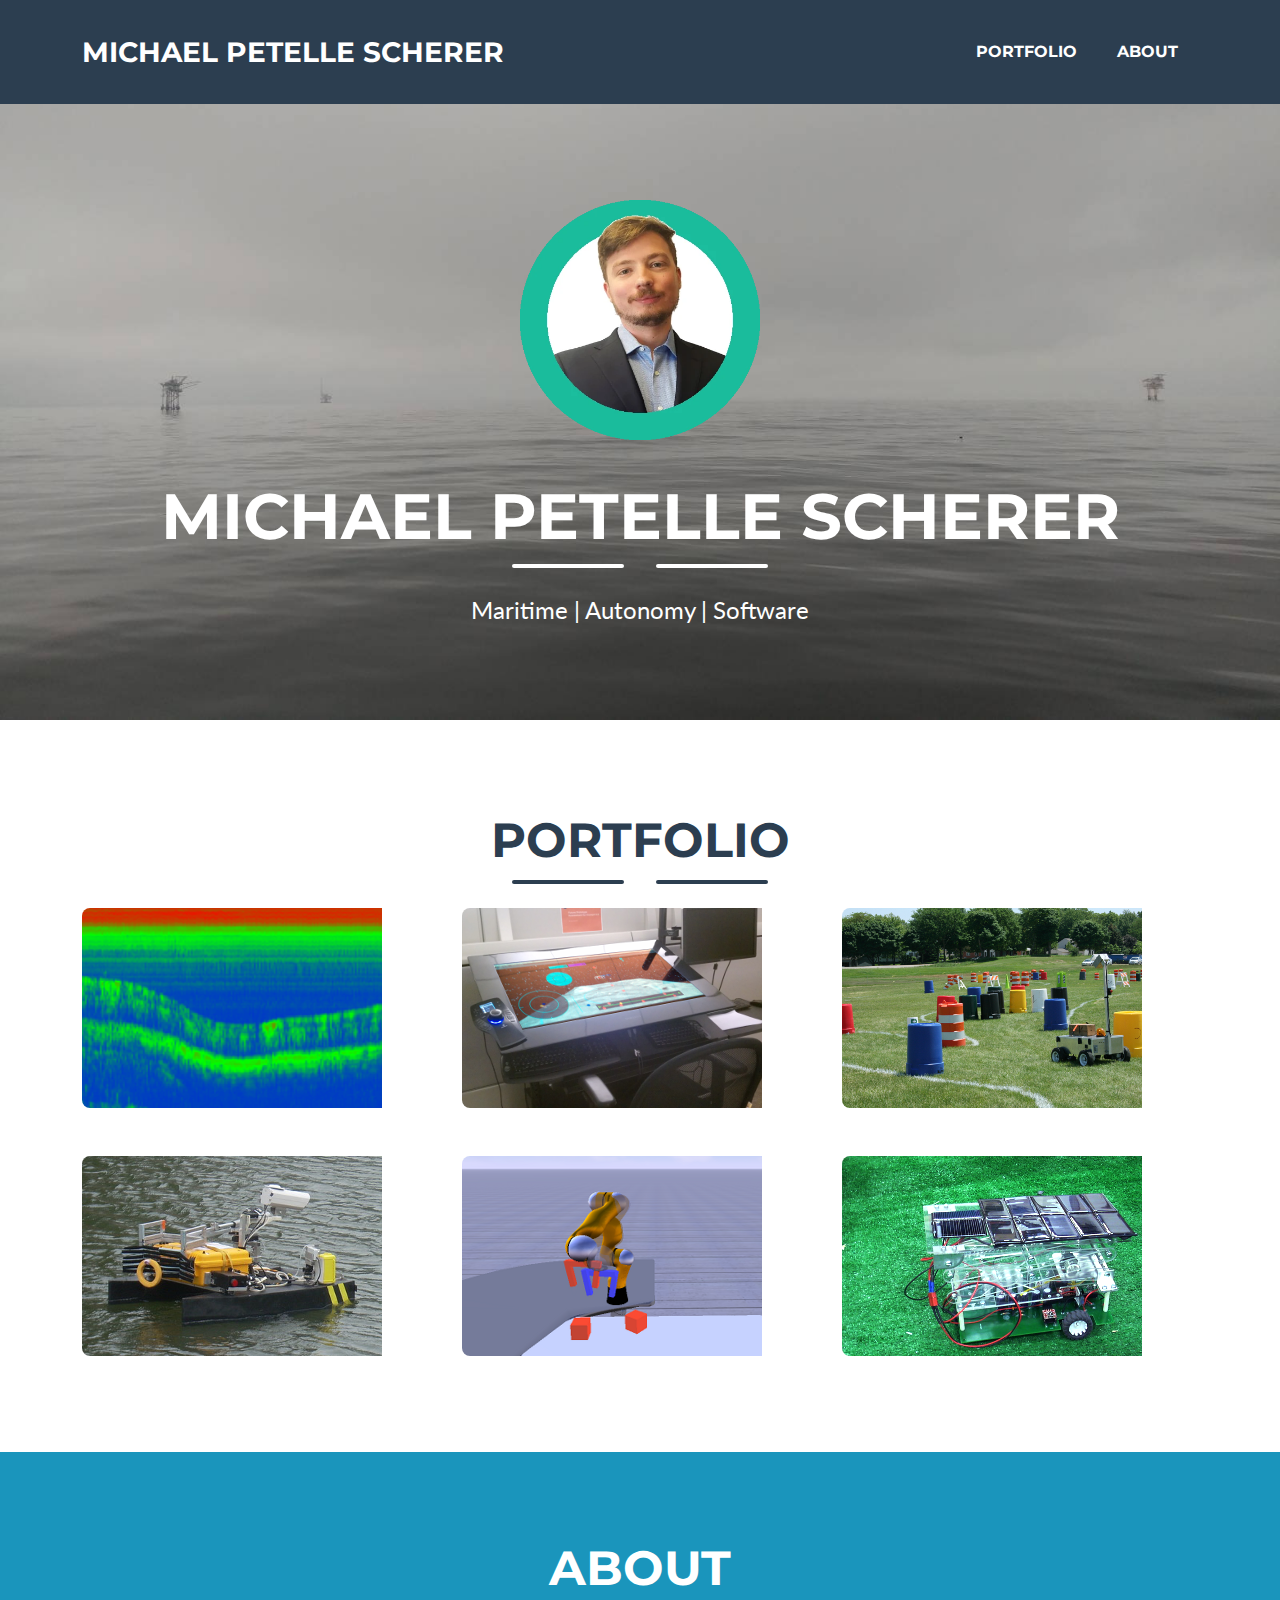
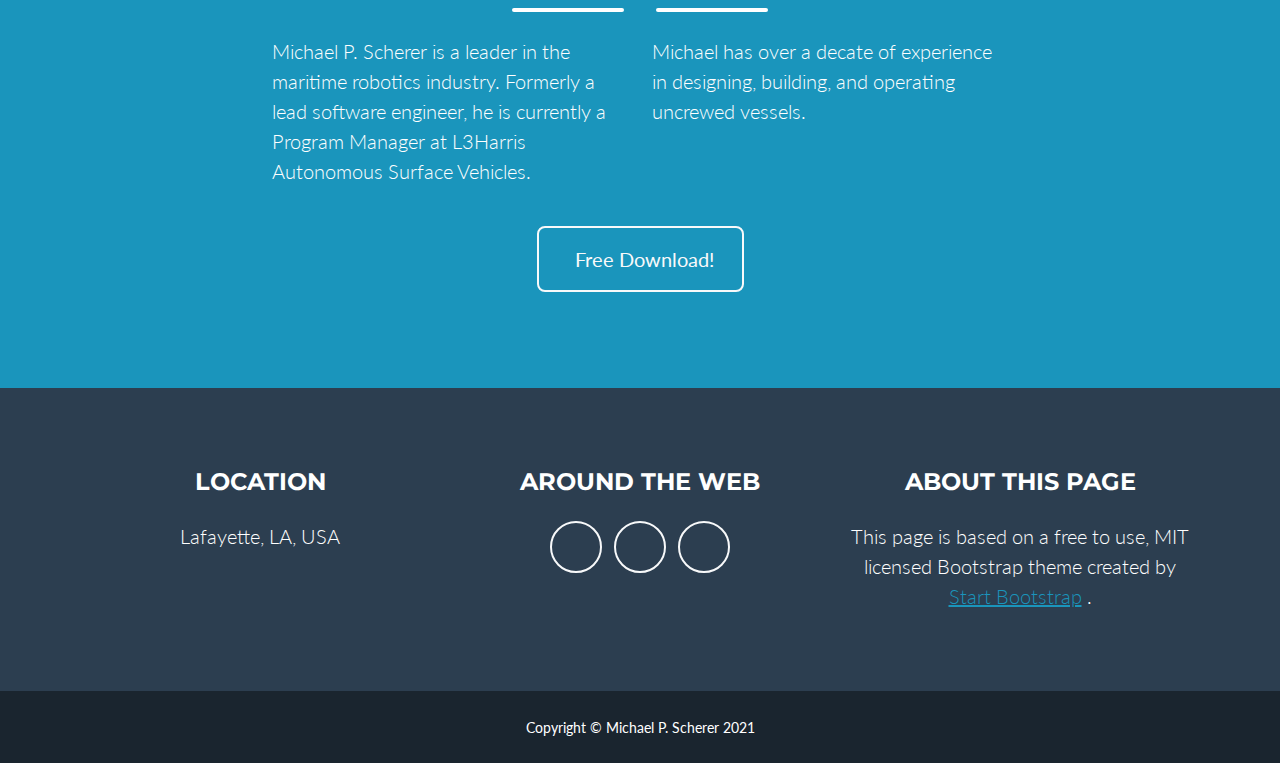
==== index.html @ 5078daf0 "Updated link to fpac whitepaper" ====
<!DOCTYPE html>
<html lang="en">
    <head>
        <meta charset="utf-8" />
        <meta name="viewport" content="width=device-width, initial-scale=1, shrink-to-fit=no" />
        <meta name="description" content="" />
        <meta name="author" content="" />
        <title>Michael Petelle Scherer</title>
        <!-- Favicon-->
        <link rel="icon" type="image/x-icon" href="assets/favicon.ico" />
        <!-- Font Awesome icons (free version)-->
        <script src="https://use.fontawesome.com/releases/v5.15.3/js/all.js" crossorigin="anonymous"></script>
        <!-- Google fonts-->
        <link href="https://fonts.googleapis.com/css?family=Montserrat:400,700" rel="stylesheet" type="text/css" />
        <link href="https://fonts.googleapis.com/css?family=Lato:400,700,400italic,700italic" rel="stylesheet" type="text/css" />
        <!-- Core theme CSS (includes Bootstrap)-->
        <link href="css/styles.css" rel="stylesheet" />
    </head>
    <body id="page-top">
        <!-- Navigation-->
        <nav class="navbar navbar-expand-lg bg-secondary text-uppercase fixed-top" id="mainNav">
            <div class="container">
                <a class="navbar-brand" href="#page-top">Michael Petelle Scherer</a>
                <button class="navbar-toggler text-uppercase font-weight-bold bg-primary text-white rounded" type="button" data-bs-toggle="collapse" data-bs-target="#navbarResponsive" aria-controls="navbarResponsive" aria-expanded="false" aria-label="Toggle navigation">
                    Menu
                    <i class="fas fa-bars"></i>
                </button>
                <div class="collapse navbar-collapse" id="navbarResponsive">
                    <ul class="navbar-nav ms-auto">
                        <li class="nav-item mx-0 mx-lg-1"><a class="nav-link py-3 px-0 px-lg-3 rounded" href="#portfolio">Portfolio</a></li>
                        <li class="nav-item mx-0 mx-lg-1"><a class="nav-link py-3 px-0 px-lg-3 rounded" href="#about">About</a></li>
						<!--<li class="nav-item mx-0 mx-lg-1"><a class="nav-link py-3 px-0 px-lg-3 rounded" href="#contact">Contact</a></li>-->
                    </ul>
                </div>
            </div>
        </nav>
        <!-- Masthead-->
        <header class="masthead bg-masthead text-white text-center">
            <div class="container d-flex align-items-center flex-column">
                <!-- Masthead Avatar Image-->
                <img class="masthead-avatar mb-5" src="assets/img/mps.webp" alt="..." />
                <!-- Masthead Heading-->
                <h1 class="masthead-heading text-uppercase mb-0">Michael Petelle Scherer</h1>
                <!-- Icon Divider-->
                <div class="divider-custom divider-light">
                    <div class="divider-custom-line"></div>
                    <div class="divider-custom-icon"><i class="fas fa-robot"></i></div>
                    <div class="divider-custom-line"></div>
                </div>
                <!-- Masthead Subheading-->
                <p class="masthead-subheading font-weight-light mb-0">Maritime | Autonomy | Software</p>
            </div>
        </header>
        <!-- Portfolio Section-->
        <section class="page-section portfolio" id="portfolio">
            <div class="container">
                <!-- Portfolio Section Heading-->
                <h2 class="page-section-heading text-center text-uppercase text-secondary mb-0">Portfolio</h2>
                <!-- Icon Divider-->
                <div class="divider-custom">
                    <div class="divider-custom-line"></div>
                    <div class="divider-custom-icon"><i class="fas fa-ship"></i></div>
                    <div class="divider-custom-line"></div>
                </div>
                <!-- Portfolio Grid Items-->
                <div class="row justify-content-center">
                    <!-- Portfolio Item 1-->
                    <div class="col-md-6 col-lg-4 mb-5">
                        <div class="portfolio-item mx-auto" data-bs-toggle="modal" data-bs-target="#portfolioModal1">
                            <div class="portfolio-item-caption d-flex align-items-center justify-content-center h-100 w-100">
                                <div class="portfolio-item-caption-content text-center text-white"><i class="fas fa-plus fa-3x"></i></div>
                            </div>
                            <img class="img-fluid" src="projects/sonarphony/images/thumb.png" alt="..." />
                        </div>
                    </div>
                    <!-- Portfolio Item 2-->
                    <div class="col-md-6 col-lg-4 mb-5">
                        <div class="portfolio-item mx-auto" data-bs-toggle="modal" data-bs-target="#portfolioModal2">
                            <div class="portfolio-item-caption d-flex align-items-center justify-content-center h-100 w-100">
                                <div class="portfolio-item-caption-content text-center text-white"><i class="fas fa-plus fa-3x"></i></div>
                            </div>
                            <img class="img-fluid" src="projects/fpac/images/thumb.png" alt="..." />
                        </div>
                    </div>
                    <!-- Portfolio Item 3-->
                    <div class="col-md-6 col-lg-4 mb-5">
                        <div class="portfolio-item mx-auto" data-bs-toggle="modal" data-bs-target="#portfolioModal3">
                            <div class="portfolio-item-caption d-flex align-items-center justify-content-center h-100 w-100">
                                <div class="portfolio-item-caption-content text-center text-white"><i class="fas fa-plus fa-3x"></i></div>
                            </div>
                            <img class="img-fluid" src="projects/automaton/images/thumb.png" alt="..." />
                        </div>
                    </div>
                    <!-- Portfolio Item 4-->
                    <div class="col-md-6 col-lg-4 mb-5 mb-lg-0">
                        <div class="portfolio-item mx-auto" data-bs-toggle="modal" data-bs-target="#portfolioModal4">
                            <div class="portfolio-item-caption d-flex align-items-center justify-content-center h-100 w-100">
                                <div class="portfolio-item-caption-content text-center text-white"><i class="fas fa-plus fa-3x"></i></div>
                            </div>
                            <img class="img-fluid" src="projects/boatnamethebrave/images/thumb.png" alt="..." />
                        </div>
                    </div>
                    <!-- Portfolio Item 5-->
                    <div class="col-md-6 col-lg-4 mb-5 mb-md-0">
                        <div class="portfolio-item mx-auto" data-bs-toggle="modal" data-bs-target="#portfolioModal5">
                            <div class="portfolio-item-caption d-flex align-items-center justify-content-center h-100 w-100">
                                <div class="portfolio-item-caption-content text-center text-white"><i class="fas fa-plus fa-3x"></i></div>
                            </div>
                            <img class="img-fluid" src="projects/telesurgery/images/thumb.png" alt="..." />
                        </div>
                    </div>
                    <!-- Portfolio Item 6-->
                    <div class="col-md-6 col-lg-4">
                        <div class="portfolio-item mx-auto" data-bs-toggle="modal" data-bs-target="#portfolioModal6">
                            <div class="portfolio-item-caption d-flex align-items-center justify-content-center h-100 w-100">
                                <div class="portfolio-item-caption-content text-center text-white"><i class="fas fa-plus fa-3x"></i></div>
                            </div>
                            <img class="img-fluid" src="projects/knightbright/images/thumb.png" alt="..." />
                        </div>
                    </div>
                </div>
            </div>
        </section>
        <!-- About Section-->
        <section class="page-section bg-primary text-white mb-0" id="about">
            <div class="container">
                <!-- About Section Heading-->
                <h2 class="page-section-heading text-center text-uppercase text-white">About</h2>
                <!-- Icon Divider-->
                <div class="divider-custom divider-light">
                    <div class="divider-custom-line"></div>
                    <div class="divider-custom-icon"><i class="fas fa-code-branch"></i></div>
                    <div class="divider-custom-line"></div>
                </div>
                <!-- About Section Content-->
                <div class="row">
                    <div class="col-lg-4 ms-auto"><p class="lead">Michael P. Scherer is a leader in the maritime robotics industry. Formerly a lead software engineer, he is currently a Program Manager at L3Harris Autonomous Surface Vehicles.</p></div>
                    <div class="col-lg-4 me-auto"><p class="lead">Michael has over a decate of experience in designing, building, and operating uncrewed vessels.</p></div>
                </div>
                <!-- About Section Button-->
                <div class="text-center mt-4">
                    <a class="btn btn-xl btn-outline-light" href="https://startbootstrap.com/theme/freelancer/">
                        <i class="fas fa-download me-2"></i>
                        Free Download!
                    </a>
                </div>
            </div>
        </section>
        <!-- Contact Section-->
        <section class="page-section" style="display: none;" id="contact">
            <div class="container">
                <!-- Contact Section Heading-->
                <h2 class="page-section-heading text-center text-uppercase text-secondary mb-0">Contact Me</h2>
                <!-- Icon Divider-->
                <div class="divider-custom">
                    <div class="divider-custom-line"></div>
                    <div class="divider-custom-icon"><i class="fas fa-fish"></i></div>
                    <div class="divider-custom-line"></div>
                </div>
                <!-- Contact Section Form-->
                <div class="row justify-content-center">
                    <div class="col-lg-8 col-xl-7">
                        <!-- * * * * * * * * * * * * * * *-->
                        <!-- * * SB Forms Contact Form * *-->
                        <!-- * * * * * * * * * * * * * * *-->
                        <!-- This form is pre-integrated with SB Forms.-->
                        <!-- To make this form functional, sign up at-->
                        <!-- https://startbootstrap.com/solution/contact-forms-->
                        <!-- to get an API token!-->
                        <form id="contactForm" data-sb-form-api-token="API_TOKEN">
                            <!-- Name input-->
                            <div class="form-floating mb-3">
                                <input class="form-control" id="name" type="text" placeholder="Enter your name..." data-sb-validations="required" />
                                <label for="name">Full name</label>
                                <div class="invalid-feedback" data-sb-feedback="name:required">A name is required.</div>
                            </div>
                            <!-- Email address input-->
                            <div class="form-floating mb-3">
                                <input class="form-control" id="email" type="email" placeholder="name@example.com" data-sb-validations="required,email" />
                                <label for="email">Email address</label>
                                <div class="invalid-feedback" data-sb-feedback="email:required">An email is required.</div>
                                <div class="invalid-feedback" data-sb-feedback="email:email">Email is not valid.</div>
                            </div>
                            <!-- Phone number input-->
                            <div class="form-floating mb-3">
                                <input class="form-control" id="phone" type="tel" placeholder="(123) 456-7890" data-sb-validations="required" />
                                <label for="phone">Phone number</label>
                                <div class="invalid-feedback" data-sb-feedback="phone:required">A phone number is required.</div>
                            </div>
                            <!-- Message input-->
                            <div class="form-floating mb-3">
                                <textarea class="form-control" id="message" type="text" placeholder="Enter your message here..." style="height: 10rem" data-sb-validations="required"></textarea>
                                <label for="message">Message</label>
                                <div class="invalid-feedback" data-sb-feedback="message:required">A message is required.</div>
                            </div>
                            <!-- Submit success message-->
                            <!---->
                            <!-- This is what your users will see when the form-->
                            <!-- has successfully submitted-->
                            <div class="d-none" id="submitSuccessMessage">
                                <div class="text-center mb-3">
                                    <div class="fw-bolder">Form submission successful!</div>
                                    To activate this form, sign up at
                                    <br />
                                    <a href="https://startbootstrap.com/solution/contact-forms">https://startbootstrap.com/solution/contact-forms</a>
                                </div>
                            </div>
                            <!-- Submit error message-->
                            <!---->
                            <!-- This is what your users will see when there is-->
                            <!-- an error submitting the form-->
                            <div class="d-none" id="submitErrorMessage"><div class="text-center text-danger mb-3">Error sending message!</div></div>
                            <!-- Submit Button-->
                            <button class="btn btn-primary btn-xl disabled" id="submitButton" type="submit">Send</button>
                        </form>
                    </div>
                </div>
            </div>
        </section>
        <!-- Footer-->
        <footer class="footer text-center">
            <div class="container">
                <div class="row">
                    <!-- Footer Location-->
                    <div class="col-lg-4 mb-5 mb-lg-0">
                        <h4 class="text-uppercase mb-4">Location</h4>
                        <p class="lead mb-0">
                            Lafayette, LA, USA
                        </p>
                    </div>
                    <!-- Footer Social Icons-->
                    <div class="col-lg-4 mb-5 mb-lg-0">
                        <h4 class="text-uppercase mb-4">Around the Web</h4>
                        <a class="btn btn-outline-light btn-social mx-1" href="http://www.github.com/scherererer"><i class="fab fa-fw fa-github"></i></a>
                        <a class="btn btn-outline-light btn-social mx-1" href="http://www.linkedin.com/in/michaelpscherer"><i class="fab fa-fw fa-linkedin-in"></i></a>
                        <a class="btn btn-outline-light btn-social mx-1" href="http://youtube.com/user/scherernet"><i class="fab fa-fw fa-youtube"></i></a>
                    </div>
                    <!-- Footer About Text-->
                    <div class="col-lg-4">
                        <h4 class="text-uppercase mb-4">About this Page</h4>
                        <p class="lead mb-0">
                            This page is based on a free to use, MIT licensed Bootstrap theme created by
                            <a href="http://startbootstrap.com">Start Bootstrap</a>
                            .
                        </p>
                    </div>
                </div>
            </div>
        </footer>
        <!-- Copyright Section-->
        <div class="copyright py-4 text-center text-white">
            <div class="container"><small>Copyright &copy; Michael P. Scherer 2021</small></div>
        </div>
        <!-- Portfolio Modals-->
        <!-- Portfolio Modal 1-->
        <div class="portfolio-modal modal fade" id="portfolioModal1" tabindex="-1" aria-labelledby="portfolioModal1" aria-hidden="true">
            <div class="modal-dialog modal-xl">
                <div class="modal-content">
                    <div class="modal-header border-0"><button class="btn-close" type="button" data-bs-dismiss="modal" aria-label="Close"></button></div>
                    <div class="modal-body text-center pb-5">
                        <div class="container">
                            <div class="row justify-content-center">
                                <div class="col-lg-8">
                                    <!-- Portfolio Modal - Title-->
                                    <h2 class="portfolio-modal-title text-secondary text-uppercase mb-0">SonarPhony</h2>
                                    <!-- Icon Divider-->
                                    <div class="divider-custom">
                                        <div class="divider-custom-line"></div>
                                        <div class="divider-custom-icon"><i class="fas fa-ship"></i></div>
                                        <div class="divider-custom-line"></div>
                                    </div>
                                    <!-- Portfolio Modal - Image-->
                                    <img class="img-fluid rounded mb-5" src="projects/sonarphony/images/thumb.png" alt="..." />
                                    <!-- Portfolio Modal - Text-->
                                    <p class="mb-4">There aren't any available commercial options for open source fish finders on the market today. There are depth sounders that provide standardized interfaces (e.g. NMEA0183 or NMEA2000), but none which provide the full water column. The nature of the network interface for Vexilar's SonarPhone series made it a perfect candidate to reverse-engineer.</p>
                                    <button class="btn btn-primary" href="#!" data-bs-dismiss="modal">
                                        <i class="fas fa-times fa-fw"></i>
                                        Close Window
                                    </button>
                                </div>
                            </div>
                        </div>
                    </div>
                </div>
            </div>
        </div>
        <!-- Portfolio Modal 2-->
        <div class="portfolio-modal modal fade" id="portfolioModal2" tabindex="-1" aria-labelledby="portfolioModal2" aria-hidden="true">
            <div class="modal-dialog modal-xl">
                <div class="modal-content">
                    <div class="modal-header border-0"><button class="btn-close" type="button" data-bs-dismiss="modal" aria-label="Close"></button></div>
                    <div class="modal-body text-center pb-5">
                        <div class="container">
                            <div class="row justify-content-center">
                                <div class="col-lg-8">
                                    <!-- Portfolio Modal - Title-->
                                    <h2 class="portfolio-modal-title text-secondary text-uppercase mb-0">FPAC</h2>
                                    <!-- Icon Divider-->
                                    <div class="divider-custom">
                                        <div class="divider-custom-line"></div>
                                        <div class="divider-custom-icon"><i class="fas fa-robot"></i></div>
                                        <div class="divider-custom-line"></div>
                                    </div>
                                    <!-- Portfolio Modal - Image-->
                                    <img class="img-fluid rounded mb-5" src="projects/fpac/images/large.png" alt="..." />
                                    <!-- Portfolio Modal - Text-->
                                    <p class="mb-4">There is a steep learning curve for sequencers
	    and mission planners to create mission plans for landing and driving robotic vehicles on current text-driven
	    interfaces. Touch screen interfaces are quickly growing in popularity as a means to effectively and intuitively
	    interact with computers and robotic systems. Future Prototype Assessment for Cockpit 2.0 (FPAC) is designed
	    as a system for assessing the effectiveness of various touch-based paradigms for mission planning and sequence
	    development. Operations for approach, landing and investigation of near-earth objects (NEOs) with the ATHLETE
	    platform are chosen as the use case for this system. Scientists, engineers, and other mission-planning roles are
	    the primary audience for FPAC. Usability and training minimalization are the primary metrics for this system, in
	    order to optimize the workflow of sequencers and mission planners. Flexible touch-based camera controls, interactive
	    timeline, sequence comparison options, and 3DConnexion SpaceBall integration are all included features in the
	    assessment package.</p>
									<p class="mb-4">Read more in the whitepaper found <a href="projects/fpac/fpac.pdf">here</a>.</p>
                                    <button class="btn btn-primary" href="#!" data-bs-dismiss="modal">
                                        <i class="fas fa-times fa-fw"></i>
                                        Close Window
                                    </button>
                                </div>
                            </div>
                        </div>
                    </div>
                </div>
            </div>
        </div>
        <!-- Portfolio Modal 3-->
        <div class="portfolio-modal modal fade" id="portfolioModal3" tabindex="-1" aria-labelledby="portfolioModal3" aria-hidden="true">
            <div class="modal-dialog modal-xl">
                <div class="modal-content">
                    <div class="modal-header border-0"><button class="btn-close" type="button" data-bs-dismiss="modal" aria-label="Close"></button></div>
                    <div class="modal-body text-center pb-5">
                        <div class="container">
                            <div class="row justify-content-center">
                                <div class="col-lg-8">
                                    <!-- Portfolio Modal - Title-->
                                    <h2 class="portfolio-modal-title text-secondary text-uppercase mb-0">AUTOMATON</h2>
                                    <!-- Icon Divider-->
                                    <div class="divider-custom">
                                        <div class="divider-custom-line"></div>
                                        <div class="divider-custom-icon"><i class="fas fa-star"></i></div>
                                        <div class="divider-custom-line"></div>
                                    </div>
                                    <!-- Portfolio Modal - Image-->
                                    <img class="img-fluid rounded mb-5" src="projects/automaton/images/large.jpg" alt="..." />
                                    <!-- Portfolio Modal - Text-->
                                    <p class="mb-4">AUTOMATON was designed to compete in the 19th annual Intelligent Ground Vehicle Competition in Rochester, Michigan. In this competition, the vehicle must fully autonomously navigate an obstacle course, locating waypoints and remaining within lane lines.</p>
                                    <button class="btn btn-primary" href="#!" data-bs-dismiss="modal">
                                        <i class="fas fa-times fa-fw"></i>
                                        Close Window
                                    </button>
                                </div>
                            </div>
                        </div>
                    </div>
                </div>
            </div>
        </div>
        <!-- Portfolio Modal 4-->
        <div class="portfolio-modal modal fade" id="portfolioModal4" tabindex="-1" aria-labelledby="portfolioModal4" aria-hidden="true">
            <div class="modal-dialog modal-xl">
                <div class="modal-content">
                    <div class="modal-header border-0"><button class="btn-close" type="button" data-bs-dismiss="modal" aria-label="Close"></button></div>
                    <div class="modal-body text-center pb-5">
                        <div class="container">
                            <div class="row justify-content-center">
                                <div class="col-lg-8">
                                    <!-- Portfolio Modal - Title-->
                                    <h2 class="portfolio-modal-title text-secondary text-uppercase mb-0">Boatname the Brave</h2>
                                    <!-- Icon Divider-->
                                    <div class="divider-custom">
                                        <div class="divider-custom-line"></div>
                                        <div class="divider-custom-icon"><i class="fas fa-star"></i></div>
                                        <div class="divider-custom-line"></div>
                                    </div>
                                    <!-- Portfolio Modal - Image-->
                                    <img class="img-fluid rounded mb-5" src="projects/boatnamethebrave/images/large.jpg" alt="..." />
                                    <!-- Portfolio Modal - Text-->
                                    <p class="mb-4">Designed for competition in the 2010 and 2011 RoboBoat competitions, Boatname the Brave is a fully autonomous surface vehicle (ASV). The vehicle, in addition to the sensor listed below, featured a water cannon, dual differential Crust Crawler 3-phase thrusters, and a swinging arm.</p>
                                    <button class="btn btn-primary" href="#!" data-bs-dismiss="modal">
                                        <i class="fas fa-times fa-fw"></i>
                                        Close Window
                                    </button>
                                </div>
                            </div>
                        </div>
                    </div>
                </div>
            </div>
        </div>
        <!-- Portfolio Modal 5-->
        <div class="portfolio-modal modal fade" id="portfolioModal5" tabindex="-1" aria-labelledby="portfolioModal5" aria-hidden="true">
            <div class="modal-dialog modal-xl">
                <div class="modal-content">
                    <div class="modal-header border-0"><button class="btn-close" type="button" data-bs-dismiss="modal" aria-label="Close"></button></div>
                    <div class="modal-body text-center pb-5">
                        <div class="container">
                            <div class="row justify-content-center">
                                <div class="col-lg-8">
                                    <!-- Portfolio Modal - Title-->
                                    <h2 class="portfolio-modal-title text-secondary text-uppercase mb-0">Telesurgery</h2>
                                    <!-- Icon Divider-->
                                    <div class="divider-custom">
                                        <div class="divider-custom-line"></div>
                                        <div class="divider-custom-icon"><i class="fas fa-star"></i></div>
                                        <div class="divider-custom-line"></div>
                                    </div>
                                    <!-- Portfolio Modal - Image-->
                                    <img class="img-fluid rounded mb-5" src="projects/telesurgery/images/armwithblocks_1.PNG" alt="..." />
                                    <!-- Portfolio Modal - Text-->
                                    <p class="mb-4">Created a simulator for interactions using a robotic arm in high delay. The robot could be operated with a Novint Falcon, a 3DOF conroller with full 3D haptic feedback</p>
                                    <button class="btn btn-primary" href="#!" data-bs-dismiss="modal">
                                        <i class="fas fa-times fa-fw"></i>
                                        Close Window
                                    </button>
                                </div>
                            </div>
                        </div>
                    </div>
                </div>
            </div>
        </div>
        <!-- Portfolio Modal 6-->
        <div class="portfolio-modal modal fade" id="portfolioModal6" tabindex="-1" aria-labelledby="portfolioModal6" aria-hidden="true">
            <div class="modal-dialog modal-xl">
                <div class="modal-content">
                    <div class="modal-header border-0"><button class="btn-close" type="button" data-bs-dismiss="modal" aria-label="Close"></button></div>
                    <div class="modal-body text-center pb-5">
                        <div class="container">
                            <div class="row justify-content-center">
                                <div class="col-lg-8">
                                    <!-- Portfolio Modal - Title-->
                                    <h2 class="portfolio-modal-title text-secondary text-uppercase mb-0">KnightBright</h2>
                                    <!-- Icon Divider-->
                                    <div class="divider-custom">
                                        <div class="divider-custom-line"></div>
                                        <div class="divider-custom-icon"><i class="fas fa-star"></i></div>
                                        <div class="divider-custom-line"></div>
                                    </div>
                                    <!-- Portfolio Modal - Image-->
                                    <img class="img-fluid rounded mb-5" src="projects/knightbright/images/tallshot.jpg" alt="..." />
                                    <!-- Portfolio Modal - Text-->
                                    <p class="mb-4">Created for the 2010 IEEE SoutheastCon Hardware Competition, KnightBright is a fully autonomous solar powered vehicle. The robot was not allowed to have any stored energy before the start of the competition and could only derive energy from four 400 Watt lamps positioned around the course.</p>
									<p class="mb-4">Because the light sources were suspended at a fixed distance from the ground, a scissor-lift was designed to elevate the solar panels closer to the source, thereby increasing the amount of energy harvested while decreasing the number of panels required. This had the unfortunate consequence of cooking some of the panels (as shown in the picture). The panels were hooked in parallel to a large bank of capacitors, whose voltage was monitored by the microcontroller on board. After passing a threshold (or exceeding a timeout), the microcontroller would drive the robot away from the light source and towards the wall. From there, a PID controller was used to align the robot with the wall using the two flex sensors. These sensors would also detect when a corner was reached, so that the vehicle could perform a turning maneuver.</p>
                                    <button class="btn btn-primary" href="#!" data-bs-dismiss="modal">
                                        <i class="fas fa-times fa-fw"></i>
                                        Close Window
                                    </button>
                                </div>
                            </div>
                        </div>
                    </div>
                </div>
            </div>
        </div>
        <!-- Bootstrap core JS-->
        <script src="https://cdn.jsdelivr.net/npm/bootstrap@5.0.2/dist/js/bootstrap.bundle.min.js"></script>
        <!-- Core theme JS-->
        <script src="js/scripts.js"></script>
        <!-- * * * * * * * * * * * * * * * * * * * * * * * * * * * * * * * * * * * * * * * *-->
        <!-- * *                               SB Forms JS                               * *-->
        <!-- * * Activate your form at https://startbootstrap.com/solution/contact-forms * *-->
        <!-- * * * * * * * * * * * * * * * * * * * * * * * * * * * * * * * * * * * * * * * *-->
        <script src="https://cdn.startbootstrap.com/sb-forms-latest.js"></script>
    </body>
</html>
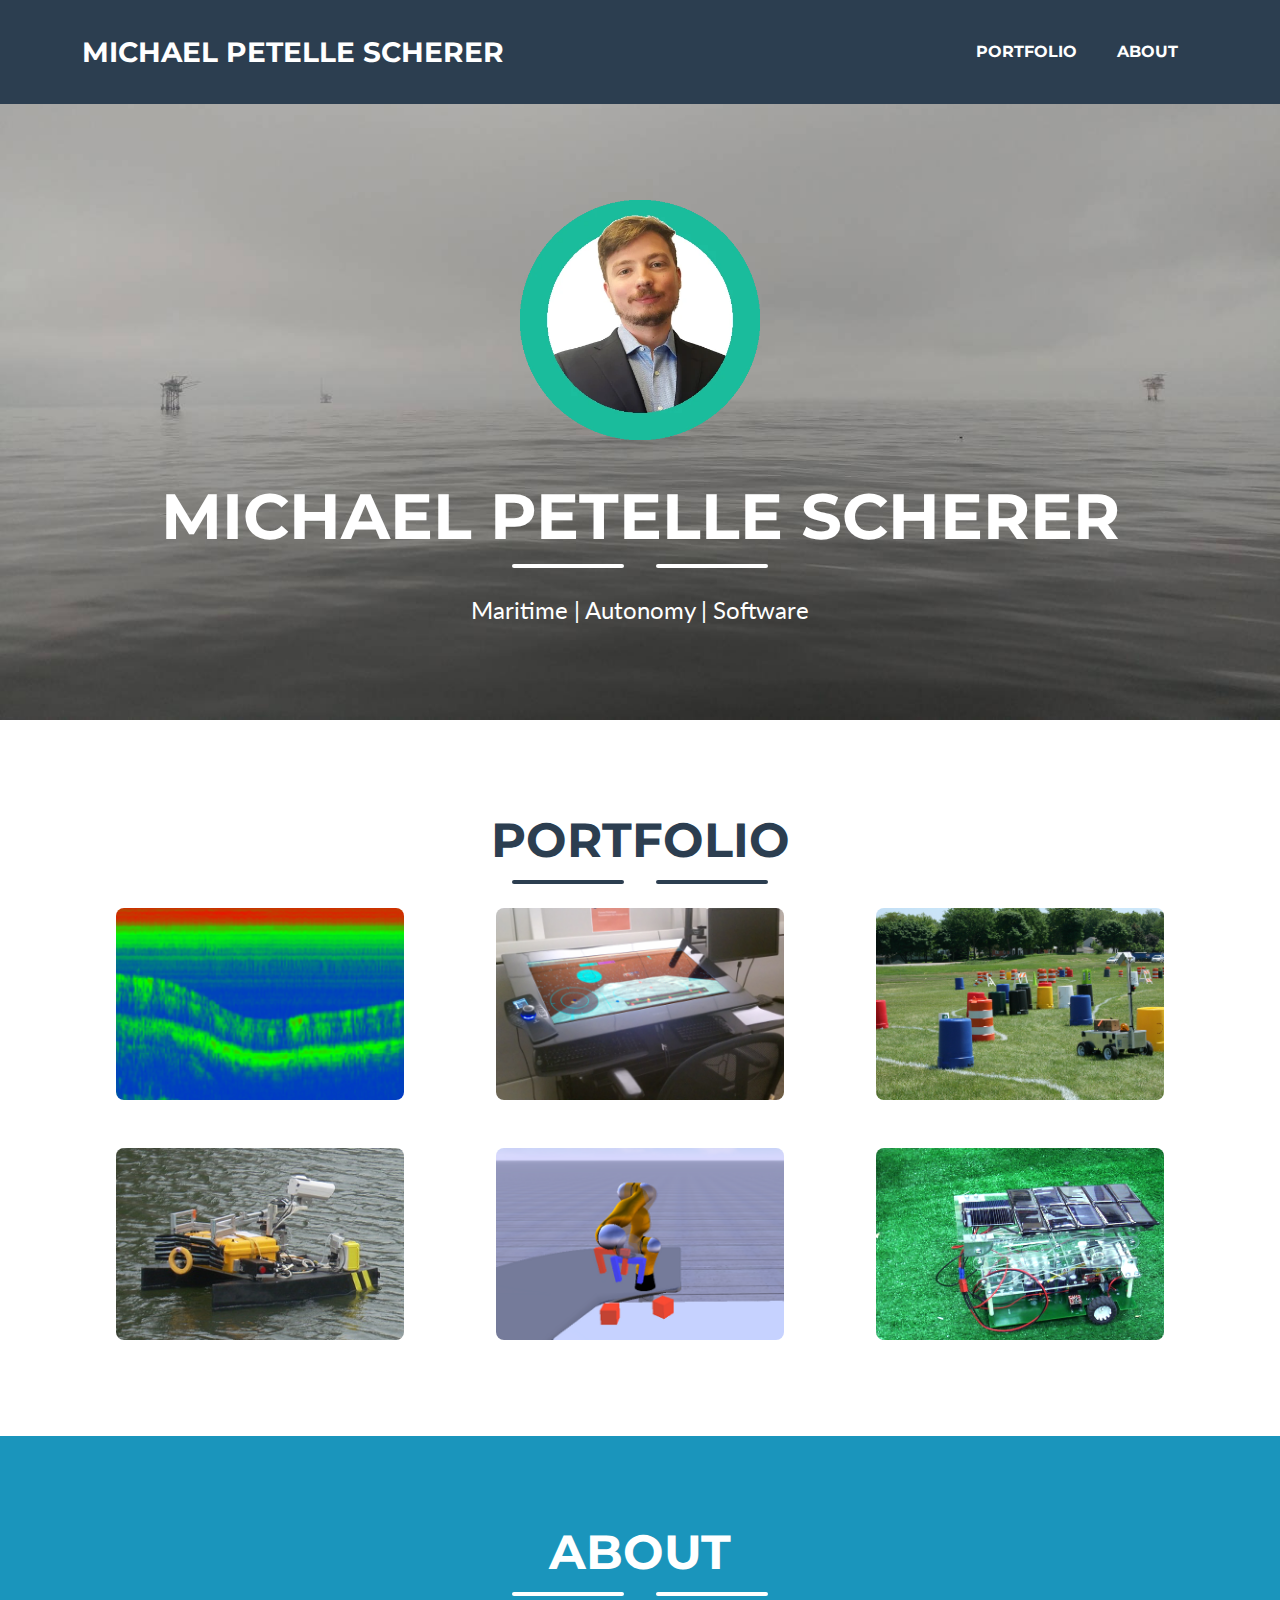
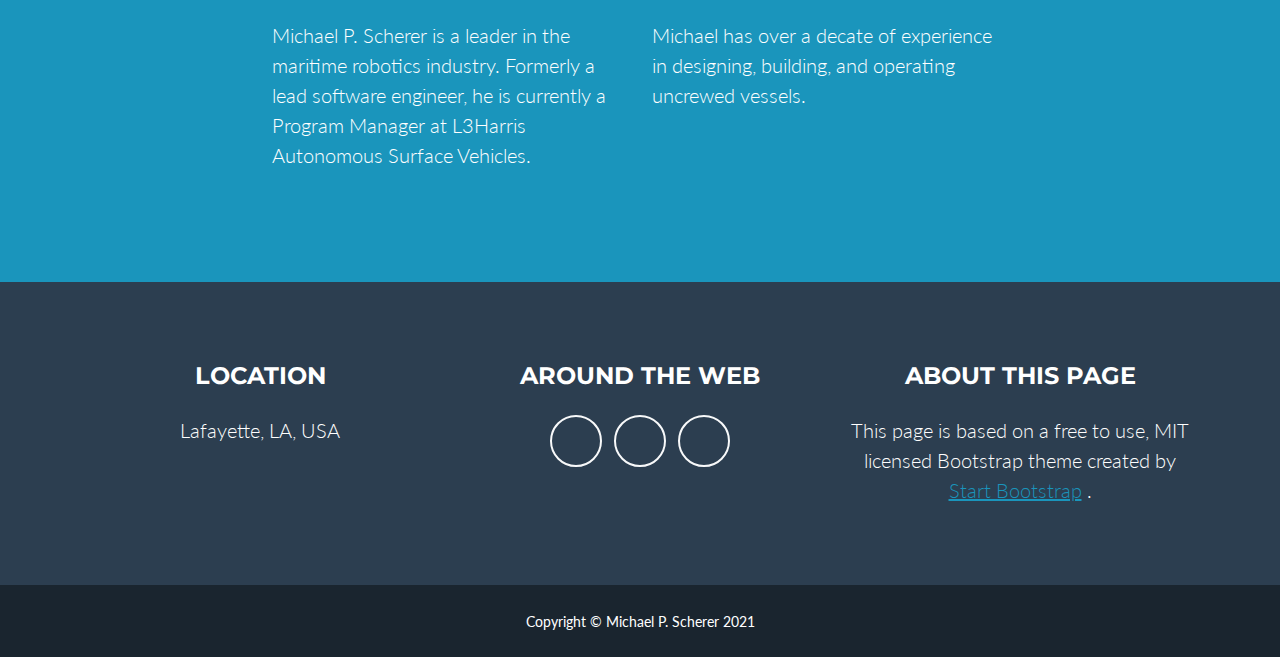
==== commit 64153042: "- Fixed portfolio boxes - Updated icons on modal dialogs" ====
--- a/index.html
+++ b/index.html
@@ -138,7 +138,7 @@
                     <div class="col-lg-4 me-auto"><p class="lead">Michael has over a decate of experience in designing, building, and operating uncrewed vessels.</p></div>
                 </div>
                 <!-- About Section Button-->
-                <div class="text-center mt-4">
+                <div class="text-center mt-4" style="display: none;">
                     <a class="btn btn-xl btn-outline-light" href="https://startbootstrap.com/theme/freelancer/">
                         <i class="fas fa-download me-2"></i>
                         Free Download!
@@ -341,7 +341,7 @@
                                     <!-- Icon Divider-->
                                     <div class="divider-custom">
                                         <div class="divider-custom-line"></div>
-                                        <div class="divider-custom-icon"><i class="fas fa-star"></i></div>
+                                        <div class="divider-custom-icon"><i class="fas fa-robot"></i></div>
                                         <div class="divider-custom-line"></div>
                                     </div>
                                     <!-- Portfolio Modal - Image-->
@@ -373,7 +373,7 @@
                                     <!-- Icon Divider-->
                                     <div class="divider-custom">
                                         <div class="divider-custom-line"></div>
-                                        <div class="divider-custom-icon"><i class="fas fa-star"></i></div>
+                                        <div class="divider-custom-icon"><i class="fas fa-ship"></i></div>
                                         <div class="divider-custom-line"></div>
                                     </div>
                                     <!-- Portfolio Modal - Image-->
@@ -405,7 +405,7 @@
                                     <!-- Icon Divider-->
                                     <div class="divider-custom">
                                         <div class="divider-custom-line"></div>
-                                        <div class="divider-custom-icon"><i class="fas fa-star"></i></div>
+                                        <div class="divider-custom-icon"><i class="fas fa-robot"></i></div>
                                         <div class="divider-custom-line"></div>
                                     </div>
                                     <!-- Portfolio Modal - Image-->
@@ -437,7 +437,7 @@
                                     <!-- Icon Divider-->
                                     <div class="divider-custom">
                                         <div class="divider-custom-line"></div>
-                                        <div class="divider-custom-icon"><i class="fas fa-star"></i></div>
+                                        <div class="divider-custom-icon"><i class="fas fa-sun"></i></div>
                                         <div class="divider-custom-line"></div>
                                     </div>
                                     <!-- Portfolio Modal - Image-->
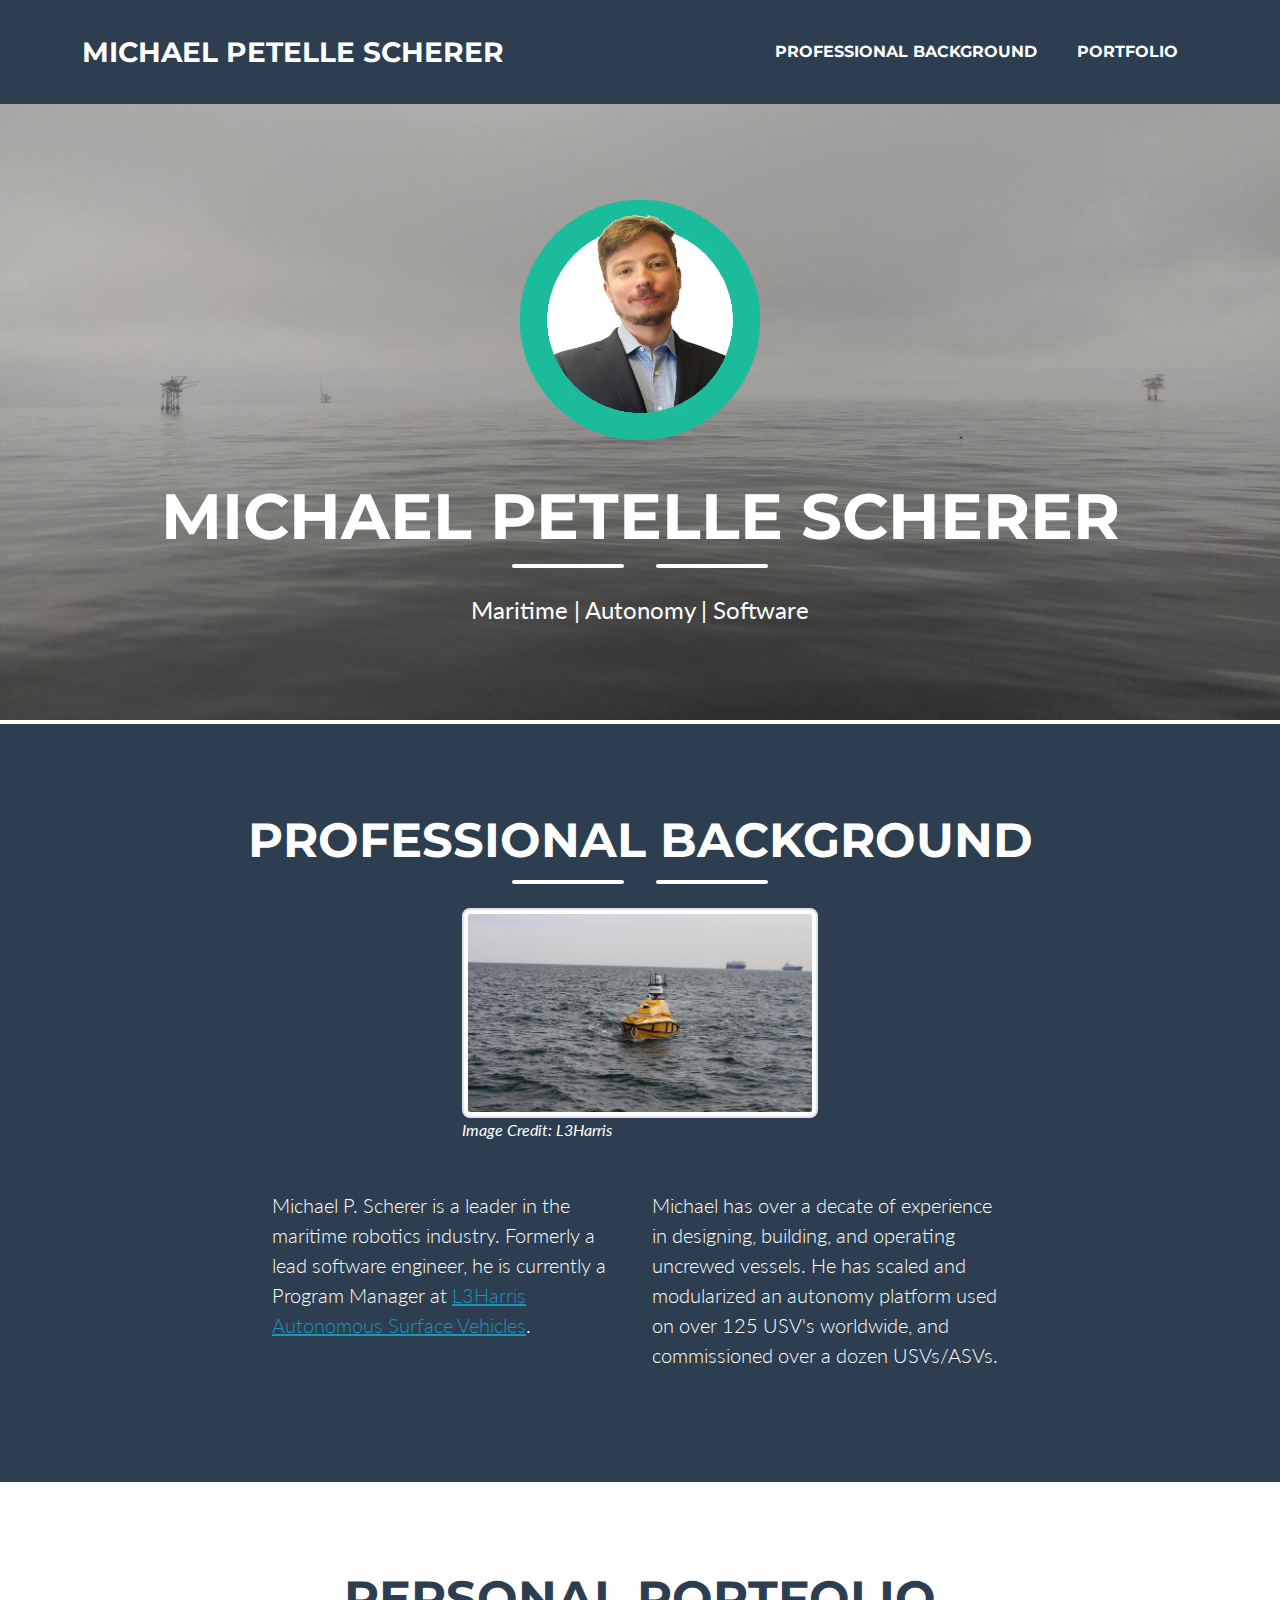
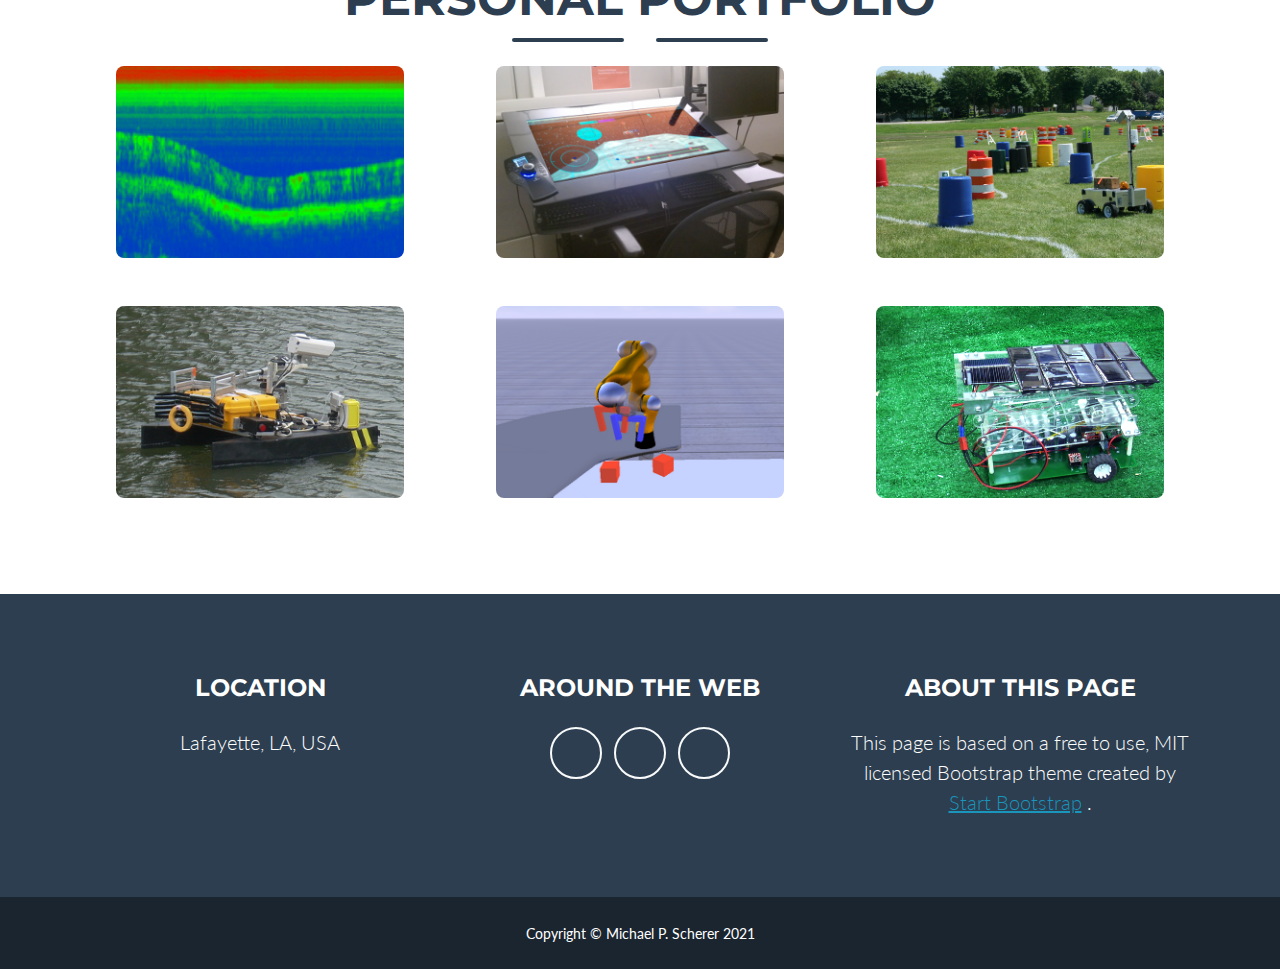
==== commit f44c1c6f: "Added professional profile details, removed about section" ====
--- a/index.html
+++ b/index.html
@@ -27,8 +27,9 @@
                 </button>
                 <div class="collapse navbar-collapse" id="navbarResponsive">
                     <ul class="navbar-nav ms-auto">
+                        <li class="nav-item mx-0 mx-lg-1"><a class="nav-link py-3 px-0 px-lg-3 rounded" href="#professional">Professional Background</a></li>
                         <li class="nav-item mx-0 mx-lg-1"><a class="nav-link py-3 px-0 px-lg-3 rounded" href="#portfolio">Portfolio</a></li>
-                        <li class="nav-item mx-0 mx-lg-1"><a class="nav-link py-3 px-0 px-lg-3 rounded" href="#about">About</a></li>
+						<!--<li class="nav-item mx-0 mx-lg-1"><a class="nav-link py-3 px-0 px-lg-3 rounded" href="#about">About</a></li>-->
 						<!--<li class="nav-item mx-0 mx-lg-1"><a class="nav-link py-3 px-0 px-lg-3 rounded" href="#contact">Contact</a></li>-->
                     </ul>
                 </div>
@@ -51,11 +52,38 @@
                 <p class="masthead-subheading font-weight-light mb-0">Maritime | Autonomy | Software</p>
             </div>
         </header>
+        <!-- Professional Background -->
+        <section class="page-section bg-secondary text-white mb-0" id="professional">
+            <div class="container">
+                <!-- Contact Section Heading-->
+                <h2 class="page-section-heading text-center text-uppercase text-white">Professional Background</h2>
+                <!-- Icon Divider-->
+                <div class="divider-custom divider-light">
+                    <div class="divider-custom-line"></div>
+                    <div class="divider-custom-icon"><i class="fas fa-fish"></i></div>
+                    <div class="divider-custom-line"></div>
+                </div>
+                <!-- Contact Section Form-->
+                <!-- About Section Content-->
+                <div class="row justify-content-center">
+					<div class="col-md-6 col-lg-4 mb-5">
+                        <div class="portfolio-item mx-auto" data-bs-toggle="modal" data-bs-target="#professionalModal1">
+							<img class="img-thumbnail" src="assets/img/professional/ims-maritime-product-50-50-asv-c-worker-4-c-1536x882.jpg" alt="L3Harris C-Worker 4" />
+                        </div>
+						<i>Image Credit: L3Harris</i>
+					</div>
+				</div>
+                <div class="row">
+					<div class="col-lg-4 ms-auto"><p class="lead">Michael P. Scherer is a leader in the maritime robotics industry. Formerly a lead software engineer, he is currently a Program Manager at <a href="https://www.l3harris.com/all-capabilities/asview-control-system">L3Harris Autonomous Surface Vehicles</a>.</p></div>
+                    <div class="col-lg-4 me-auto"><p class="lead">Michael has over a decate of experience in designing, building, and operating uncrewed vessels. He has scaled and modularized an autonomy platform used on over 125 USV's worldwide, and commissioned over a dozen USVs/ASVs.</p></div>
+                </div>
+            </div>
+        </section>
         <!-- Portfolio Section-->
         <section class="page-section portfolio" id="portfolio">
             <div class="container">
                 <!-- Portfolio Section Heading-->
-                <h2 class="page-section-heading text-center text-uppercase text-secondary mb-0">Portfolio</h2>
+                <h2 class="page-section-heading text-center text-uppercase text-secondary mb-0">Personal Portfolio</h2>
                 <!-- Icon Divider-->
                 <div class="divider-custom">
                     <div class="divider-custom-line"></div>
@@ -68,7 +96,7 @@
                     <div class="col-md-6 col-lg-4 mb-5">
                         <div class="portfolio-item mx-auto" data-bs-toggle="modal" data-bs-target="#portfolioModal1">
                             <div class="portfolio-item-caption d-flex align-items-center justify-content-center h-100 w-100">
-                                <div class="portfolio-item-caption-content text-center text-white"><i class="fas fa-plus fa-3x"></i></div>
+								<div class="portfolio-item-caption-content text-center text-white">2016<br /><i class="fas fa-plus fa-3x"></i></div>
                             </div>
                             <img class="img-fluid" src="projects/sonarphony/images/thumb.png" alt="..." />
                         </div>
@@ -77,7 +105,7 @@
                     <div class="col-md-6 col-lg-4 mb-5">
                         <div class="portfolio-item mx-auto" data-bs-toggle="modal" data-bs-target="#portfolioModal2">
                             <div class="portfolio-item-caption d-flex align-items-center justify-content-center h-100 w-100">
-                                <div class="portfolio-item-caption-content text-center text-white"><i class="fas fa-plus fa-3x"></i></div>
+                                <div class="portfolio-item-caption-content text-center text-white">2012<br /><i class="fas fa-plus fa-3x"></i></div>
                             </div>
                             <img class="img-fluid" src="projects/fpac/images/thumb.png" alt="..." />
                         </div>
@@ -86,7 +114,7 @@
                     <div class="col-md-6 col-lg-4 mb-5">
                         <div class="portfolio-item mx-auto" data-bs-toggle="modal" data-bs-target="#portfolioModal3">
                             <div class="portfolio-item-caption d-flex align-items-center justify-content-center h-100 w-100">
-                                <div class="portfolio-item-caption-content text-center text-white"><i class="fas fa-plus fa-3x"></i></div>
+                                <div class="portfolio-item-caption-content text-center text-white">2011<br /><i class="fas fa-plus fa-3x"></i></div>
                             </div>
                             <img class="img-fluid" src="projects/automaton/images/thumb.png" alt="..." />
                         </div>
@@ -95,7 +123,7 @@
                     <div class="col-md-6 col-lg-4 mb-5 mb-lg-0">
                         <div class="portfolio-item mx-auto" data-bs-toggle="modal" data-bs-target="#portfolioModal4">
                             <div class="portfolio-item-caption d-flex align-items-center justify-content-center h-100 w-100">
-                                <div class="portfolio-item-caption-content text-center text-white"><i class="fas fa-plus fa-3x"></i></div>
+                                <div class="portfolio-item-caption-content text-center text-white">2011<br /><i class="fas fa-plus fa-3x"></i></div>
                             </div>
                             <img class="img-fluid" src="projects/boatnamethebrave/images/thumb.png" alt="..." />
                         </div>
@@ -104,7 +132,7 @@
                     <div class="col-md-6 col-lg-4 mb-5 mb-md-0">
                         <div class="portfolio-item mx-auto" data-bs-toggle="modal" data-bs-target="#portfolioModal5">
                             <div class="portfolio-item-caption d-flex align-items-center justify-content-center h-100 w-100">
-                                <div class="portfolio-item-caption-content text-center text-white"><i class="fas fa-plus fa-3x"></i></div>
+                                <div class="portfolio-item-caption-content text-center text-white">2011<br /><i class="fas fa-plus fa-3x"></i></div>
                             </div>
                             <img class="img-fluid" src="projects/telesurgery/images/thumb.png" alt="..." />
                         </div>
@@ -113,7 +141,7 @@
                     <div class="col-md-6 col-lg-4">
                         <div class="portfolio-item mx-auto" data-bs-toggle="modal" data-bs-target="#portfolioModal6">
                             <div class="portfolio-item-caption d-flex align-items-center justify-content-center h-100 w-100">
-                                <div class="portfolio-item-caption-content text-center text-white"><i class="fas fa-plus fa-3x"></i></div>
+                                <div class="portfolio-item-caption-content text-center text-white">2010<br /><i class="fas fa-plus fa-3x"></i></div>
                             </div>
                             <img class="img-fluid" src="projects/knightbright/images/thumb.png" alt="..." />
                         </div>
@@ -122,10 +150,10 @@
             </div>
         </section>
         <!-- About Section-->
-        <section class="page-section bg-primary text-white mb-0" id="about">
+        <section class="page-section bg-primary text-white mb-0" style="display: none;" id="about">
             <div class="container">
                 <!-- About Section Heading-->
-                <h2 class="page-section-heading text-center text-uppercase text-white">About</h2>
+                <h2 class="page-section-heading text-center text-uppercase text-white">Follow-Up</h2>
                 <!-- Icon Divider-->
                 <div class="divider-custom divider-light">
                     <div class="divider-custom-line"></div>
@@ -252,6 +280,37 @@
             <div class="container"><small>Copyright &copy; Michael P. Scherer 2021</small></div>
         </div>
         <!-- Portfolio Modals-->
+        <!-- Professional Portfolio Modal 1-->
+        <div class="portfolio-modal modal fade" id="professionalModal1" tabindex="-1" aria-labelledby="professionalModal1" aria-hidden="true">
+            <div class="modal-dialog modal-xl">
+                <div class="modal-content">
+                    <div class="modal-header border-0"><button class="btn-close" type="button" data-bs-dismiss="modal" aria-label="Close"></button></div>
+                    <div class="modal-body text-center pb-5">
+                        <div class="container">
+                            <div class="row justify-content-center">
+                                <div class="col-lg-8">
+                                    <!-- Portfolio Modal - Title-->
+                                    <h2 class="portfolio-modal-title text-secondary text-uppercase mb-0">L3Harris C-Worker 4</h2>
+                                    <!-- Icon Divider-->
+                                    <div class="divider-custom">
+                                        <div class="divider-custom-line"></div>
+                                        <div class="divider-custom-icon"><i class="fas fa-ship"></i></div>
+                                        <div class="divider-custom-line"></div>
+                                    </div>
+                                    <!-- Portfolio Modal - Image-->
+									<img class="img-fluid rounded mb-5" src="assets/img/professional/ims-maritime-product-50-50-asv-c-worker-4-c-1536x882.jpg" alt="L3Harris C-Worker 4" />
+									<p><i>Image Credit: L3Harris</i></p>
+                                    <button class="btn btn-primary" href="#!" data-bs-dismiss="modal">
+                                        <i class="fas fa-times fa-fw"></i>
+                                        Close Window
+                                    </button>
+                                </div>
+                            </div>
+                        </div>
+                    </div>
+                </div>
+            </div>
+        </div>
         <!-- Portfolio Modal 1-->
         <div class="portfolio-modal modal fade" id="portfolioModal1" tabindex="-1" aria-labelledby="portfolioModal1" aria-hidden="true">
             <div class="modal-dialog modal-xl">
@@ -273,6 +332,11 @@
                                     <img class="img-fluid rounded mb-5" src="projects/sonarphony/images/thumb.png" alt="..." />
                                     <!-- Portfolio Modal - Text-->
                                     <p class="mb-4">There aren't any available commercial options for open source fish finders on the market today. There are depth sounders that provide standardized interfaces (e.g. NMEA0183 or NMEA2000), but none which provide the full water column. The nature of the network interface for Vexilar's SonarPhone series made it a perfect candidate to reverse-engineer.</p>
+
+									<a class="btn btn-primary" href="http://www.github.com/scherererer/sonarphony">
+                                        <i class="fab fa-fw fa-github"></i>
+                                        Download on GitHub
+									</a>
                                     <button class="btn btn-primary" href="#!" data-bs-dismiss="modal">
                                         <i class="fas fa-times fa-fw"></i>
                                         Close Window
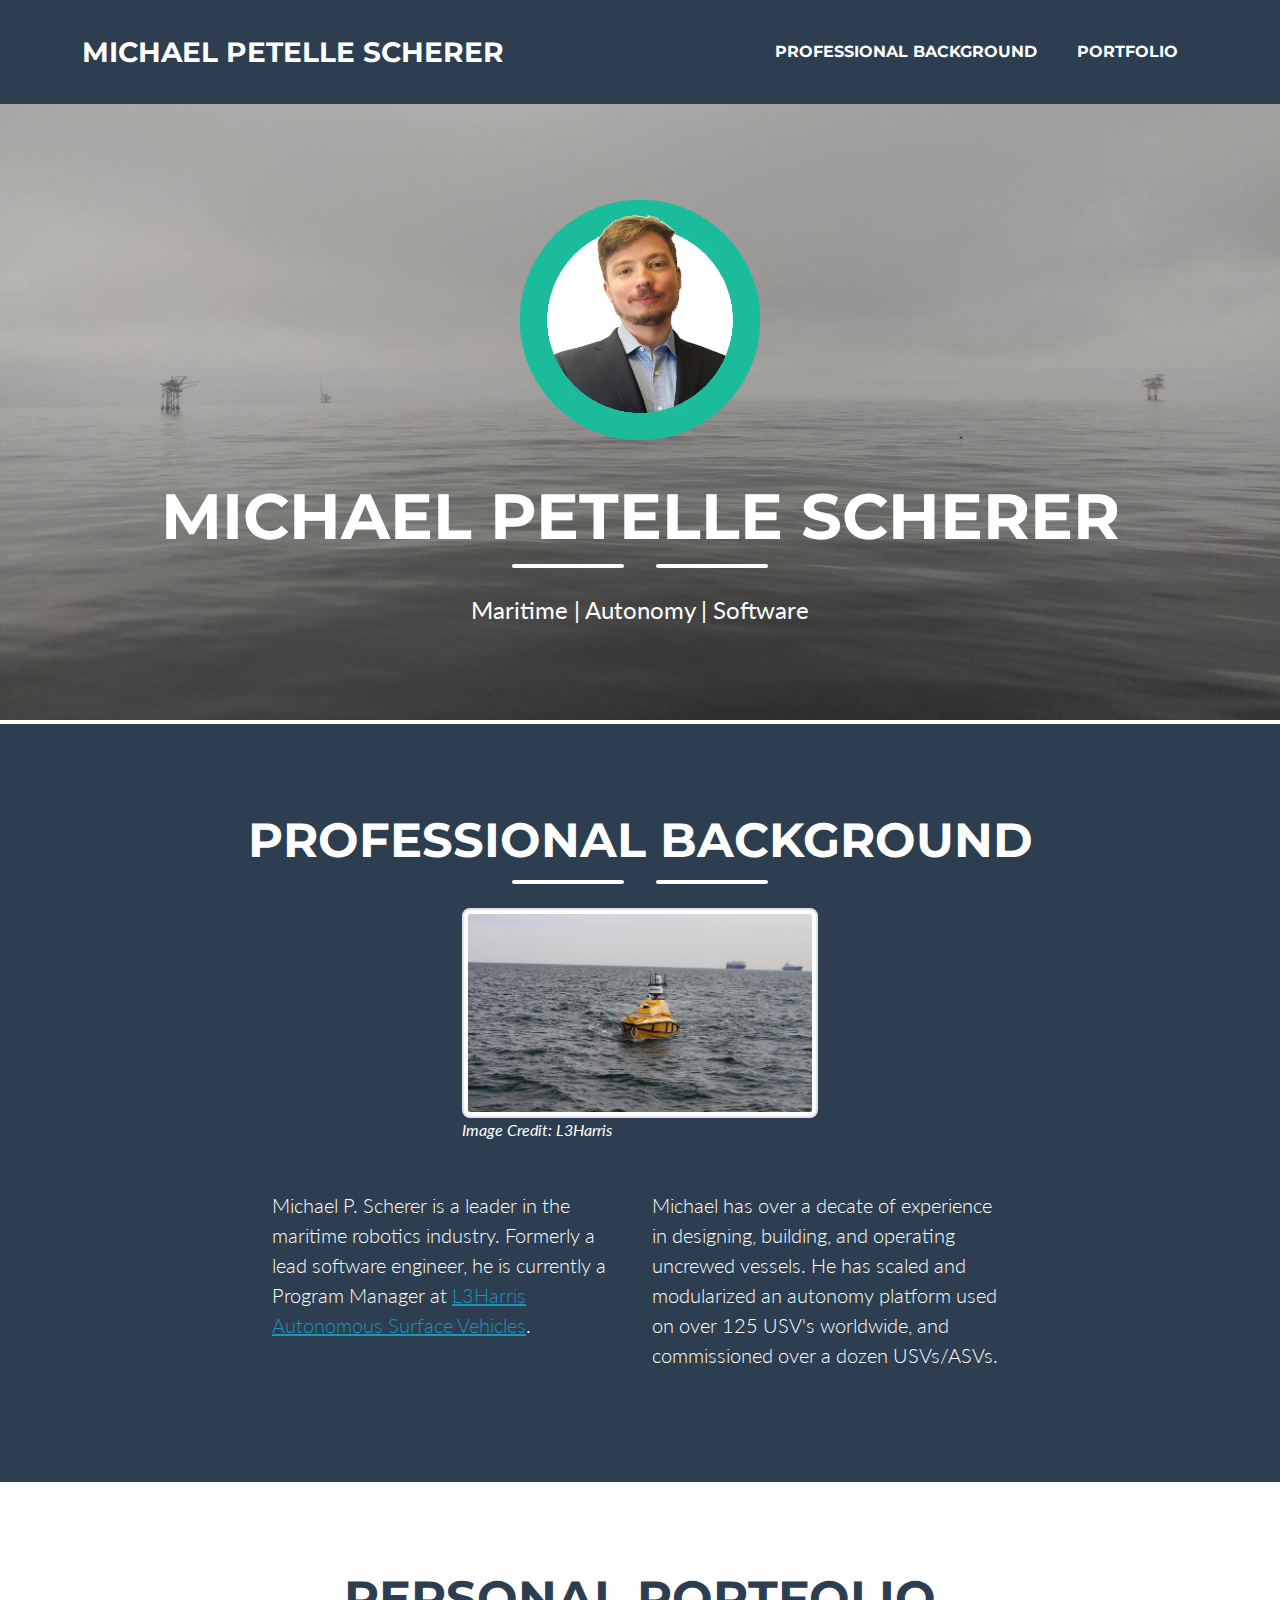
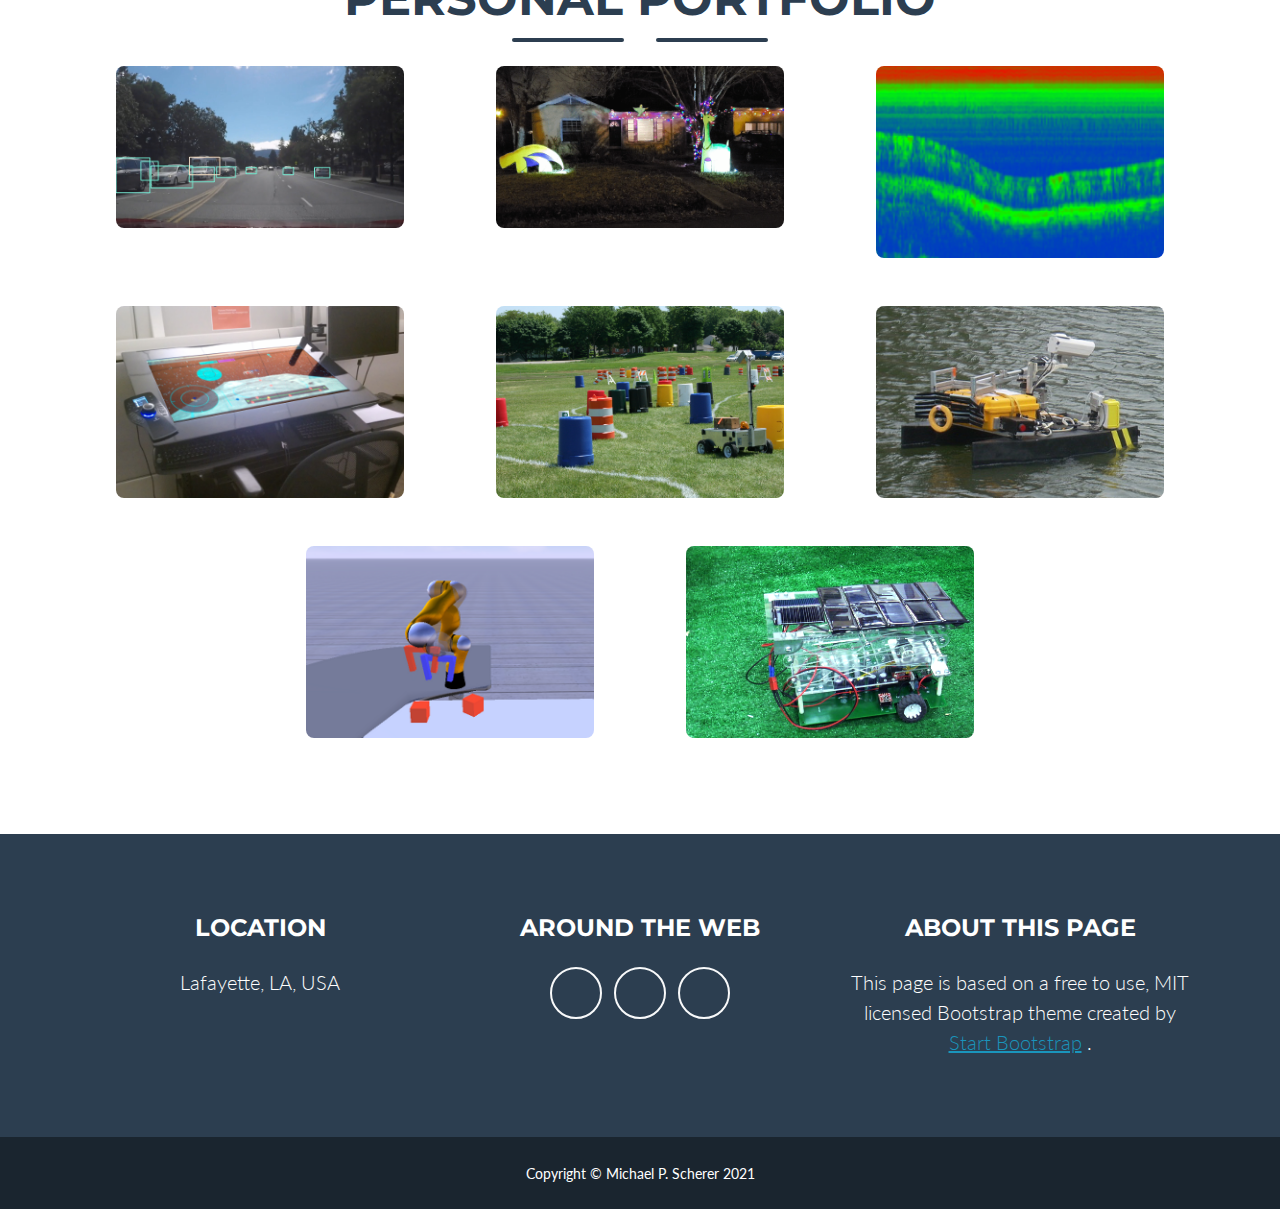
==== commit e81d2518: "Added CarND and Krewe projects to portfolio" ====
--- a/index.html
+++ b/index.html
@@ -92,6 +92,24 @@
                 </div>
                 <!-- Portfolio Grid Items-->
                 <div class="row justify-content-center">
+                    <!-- Portfolio Item 0-->
+                    <div class="col-md-6 col-lg-4 mb-5">
+                        <div class="portfolio-item mx-auto" data-bs-toggle="modal" data-bs-target="#portfolioModal0">
+                            <div class="portfolio-item-caption d-flex align-items-center justify-content-center h-100 w-100">
+								<div class="portfolio-item-caption-content text-center text-white">2017<br /><i class="fas fa-plus fa-3x"></i></div>
+                            </div>
+                            <img class="img-fluid" src="projects/carnd/object-detection.png" alt="..." />
+                        </div>
+                    </div>
+                    <!-- Portfolio Item 7-->
+                    <div class="col-md-6 col-lg-4 mb-5">
+                        <div class="portfolio-item mx-auto" data-bs-toggle="modal" data-bs-target="#portfolioModal7">
+                            <div class="portfolio-item-caption d-flex align-items-center justify-content-center h-100 w-100">
+								<div class="portfolio-item-caption-content text-center text-white">2021<br /><i class="fas fa-plus fa-3x"></i></div>
+                            </div>
+                            <img class="img-fluid" src="projects/krewe/krewe-2021.gif" alt="..." />
+                        </div>
+                    </div>
                     <!-- Portfolio Item 1-->
                     <div class="col-md-6 col-lg-4 mb-5">
                         <div class="portfolio-item mx-auto" data-bs-toggle="modal" data-bs-target="#portfolioModal1">
@@ -311,6 +329,67 @@
                 </div>
             </div>
         </div>
+        <!-- Portfolio Modal 0-->
+        <div class="portfolio-modal modal fade" id="portfolioModal0" tabindex="-1" aria-labelledby="portfolioModal0" aria-hidden="true">
+            <div class="modal-dialog modal-xl">
+                <div class="modal-content">
+                    <div class="modal-header border-0"><button class="btn-close" type="button" data-bs-dismiss="modal" aria-label="Close"></button></div>
+                    <div class="modal-body text-center pb-5">
+                        <div class="container">
+                            <div class="row justify-content-center">
+                                <div class="col-lg-8">
+                                    <!-- Portfolio Modal - Title-->
+                                    <h2 class="portfolio-modal-title text-secondary text-uppercase mb-0">Udacity Self-Driving Car Nanodegree</h2>
+                                    <!-- Icon Divider-->
+                                    <div class="divider-custom">
+                                        <div class="divider-custom-line"></div>
+                                        <div class="divider-custom-icon"><i class="fas fa-car"></i></div>
+                                        <div class="divider-custom-line"></div>
+                                    </div>
+                                    <!-- Portfolio Modal - Image-->
+                                    <img class="img-fluid rounded mb-5" src="projects/carnd/semantic-segmentation.png" alt="..." />
+                                    <img class="img-fluid rounded mb-5" src="projects/carnd/object-detection.png" alt="..." />
+                                    <!-- Portfolio Modal - Text-->
+                                    <p class="mb-4">The Self-Driving Car Nanodegree covers a broad range of topics to build autonomous cars. Including:
+									<ul>
+										<li>Perception</li>
+										<ul>
+											<li>Object Detection</li>
+											<li>Semantic Segmentation</li>
+											<li>LIDAR and RADAR Fusion</li>
+										</ul>
+										<li>Localization</li>
+										<ul>
+											<li>Extended Kalman Filters</li>
+											<li>Unscented Kalman Filters</li>
+											<li>Particle Filter</li>
+										</ul>
+										<li>Control</li>
+										<ul>
+											<li>PID</li>
+											<li>Model Predictive Control (MPC)</li>
+											<li>Path Planning</li>
+											<li>End to End Neural Networks</li>
+										</ul>
+										<li>... and More</li>
+									</ul>
+									</p>
+
+									<a class="btn btn-primary" href="https://graduation.udacity.com/confirm/6KHQCGL4">
+                                        <i class="fas fa-solid fa-user-graduate"></i>
+										View Credential
+									</a>
+                                    <button class="btn btn-primary" href="#!" data-bs-dismiss="modal">
+                                        <i class="fas fa-times fa-fw"></i>
+                                        Close Window
+                                    </button>
+                                </div>
+                            </div>
+                        </div>
+                    </div>
+                </div>
+            </div>
+        </div>
         <!-- Portfolio Modal 1-->
         <div class="portfolio-modal modal fade" id="portfolioModal1" tabindex="-1" aria-labelledby="portfolioModal1" aria-hidden="true">
             <div class="modal-dialog modal-xl">
@@ -520,6 +599,43 @@
                 </div>
             </div>
         </div>
+        <!-- Portfolio Modal 7-->
+        <div class="portfolio-modal modal fade" id="portfolioModal7" tabindex="-1" aria-labelledby="portfolioModal7" aria-hidden="true">
+            <div class="modal-dialog modal-xl">
+                <div class="modal-content">
+                    <div class="modal-header border-0"><button class="btn-close" type="button" data-bs-dismiss="modal" aria-label="Close"></button></div>
+                    <div class="modal-body text-center pb-5">
+                        <div class="container">
+                            <div class="row justify-content-center">
+                                <div class="col-lg-8">
+                                    <!-- Portfolio Modal - Title-->
+                                    <h2 class="portfolio-modal-title text-secondary text-uppercase mb-0">Krewe de Canailles</h2>
+                                    <!-- Icon Divider-->
+                                    <div class="divider-custom">
+                                        <div class="divider-custom-line"></div>
+                                        <div class="divider-custom-icon"><i class="fas fa-crown"></i></div>
+                                        <div class="divider-custom-line"></div>
+                                    </div>
+                                    <!-- Portfolio Modal - Image-->
+                                    <img class="img-fluid rounded mb-5" src="projects/krewe/krewe-2021.gif" alt="..." />
+                                    <!-- Portfolio Modal - Text-->
+                                    <p class="mb-4">Krewe de Canailles celebrated yardigras in 2021 during the pandemic! The theme for the event was "Oh the places we didn't go".</p>
+
+									<a class="btn btn-primary" href="https://www.facebook.com/krewedecanailles/">
+                                        <i class="fas fa-fw fa-crown"></i>
+										Krewe de Canailles
+									</a>
+                                    <button class="btn btn-primary" href="#!" data-bs-dismiss="modal">
+                                        <i class="fas fa-times fa-fw"></i>
+                                        Close Window
+                                    </button>
+                                </div>
+                            </div>
+                        </div>
+                    </div>
+                </div>
+            </div>
+        </div>
         <!-- Bootstrap core JS-->
         <script src="https://cdn.jsdelivr.net/npm/bootstrap@5.0.2/dist/js/bootstrap.bundle.min.js"></script>
         <!-- Core theme JS-->
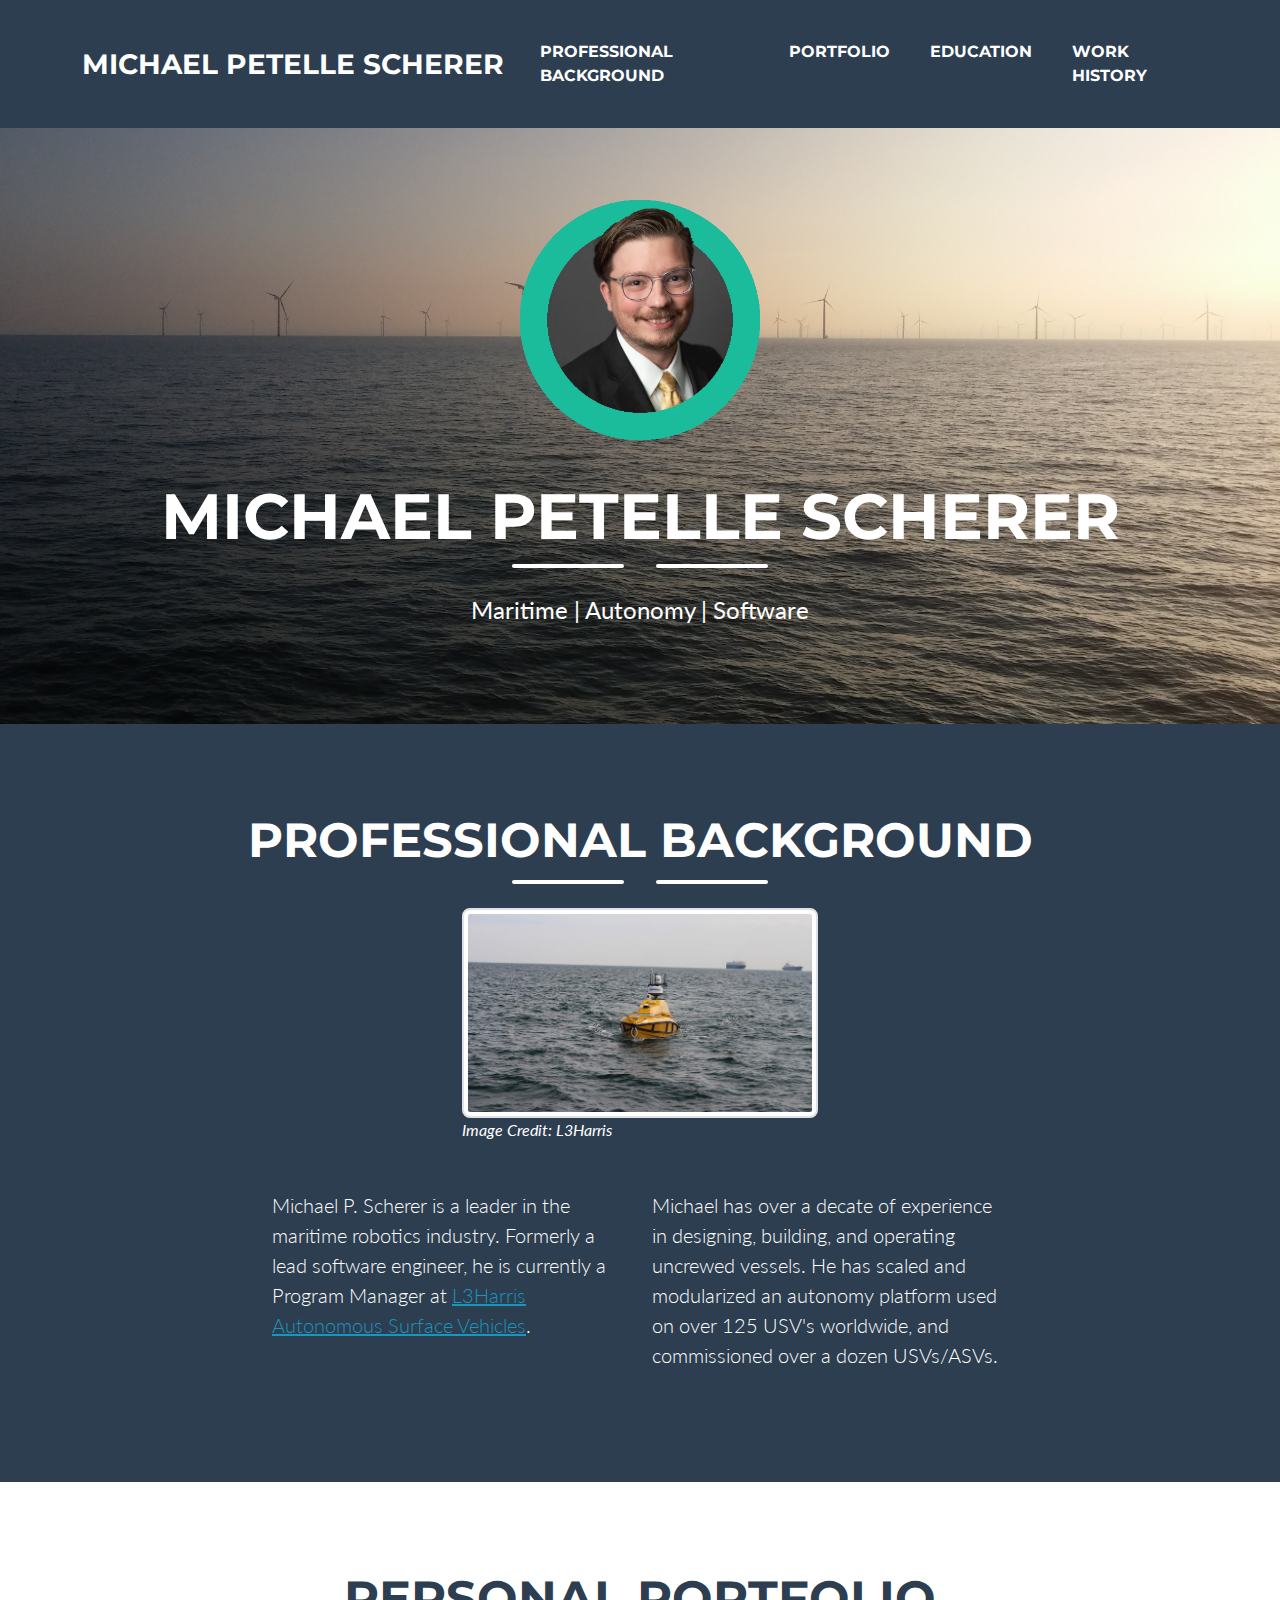
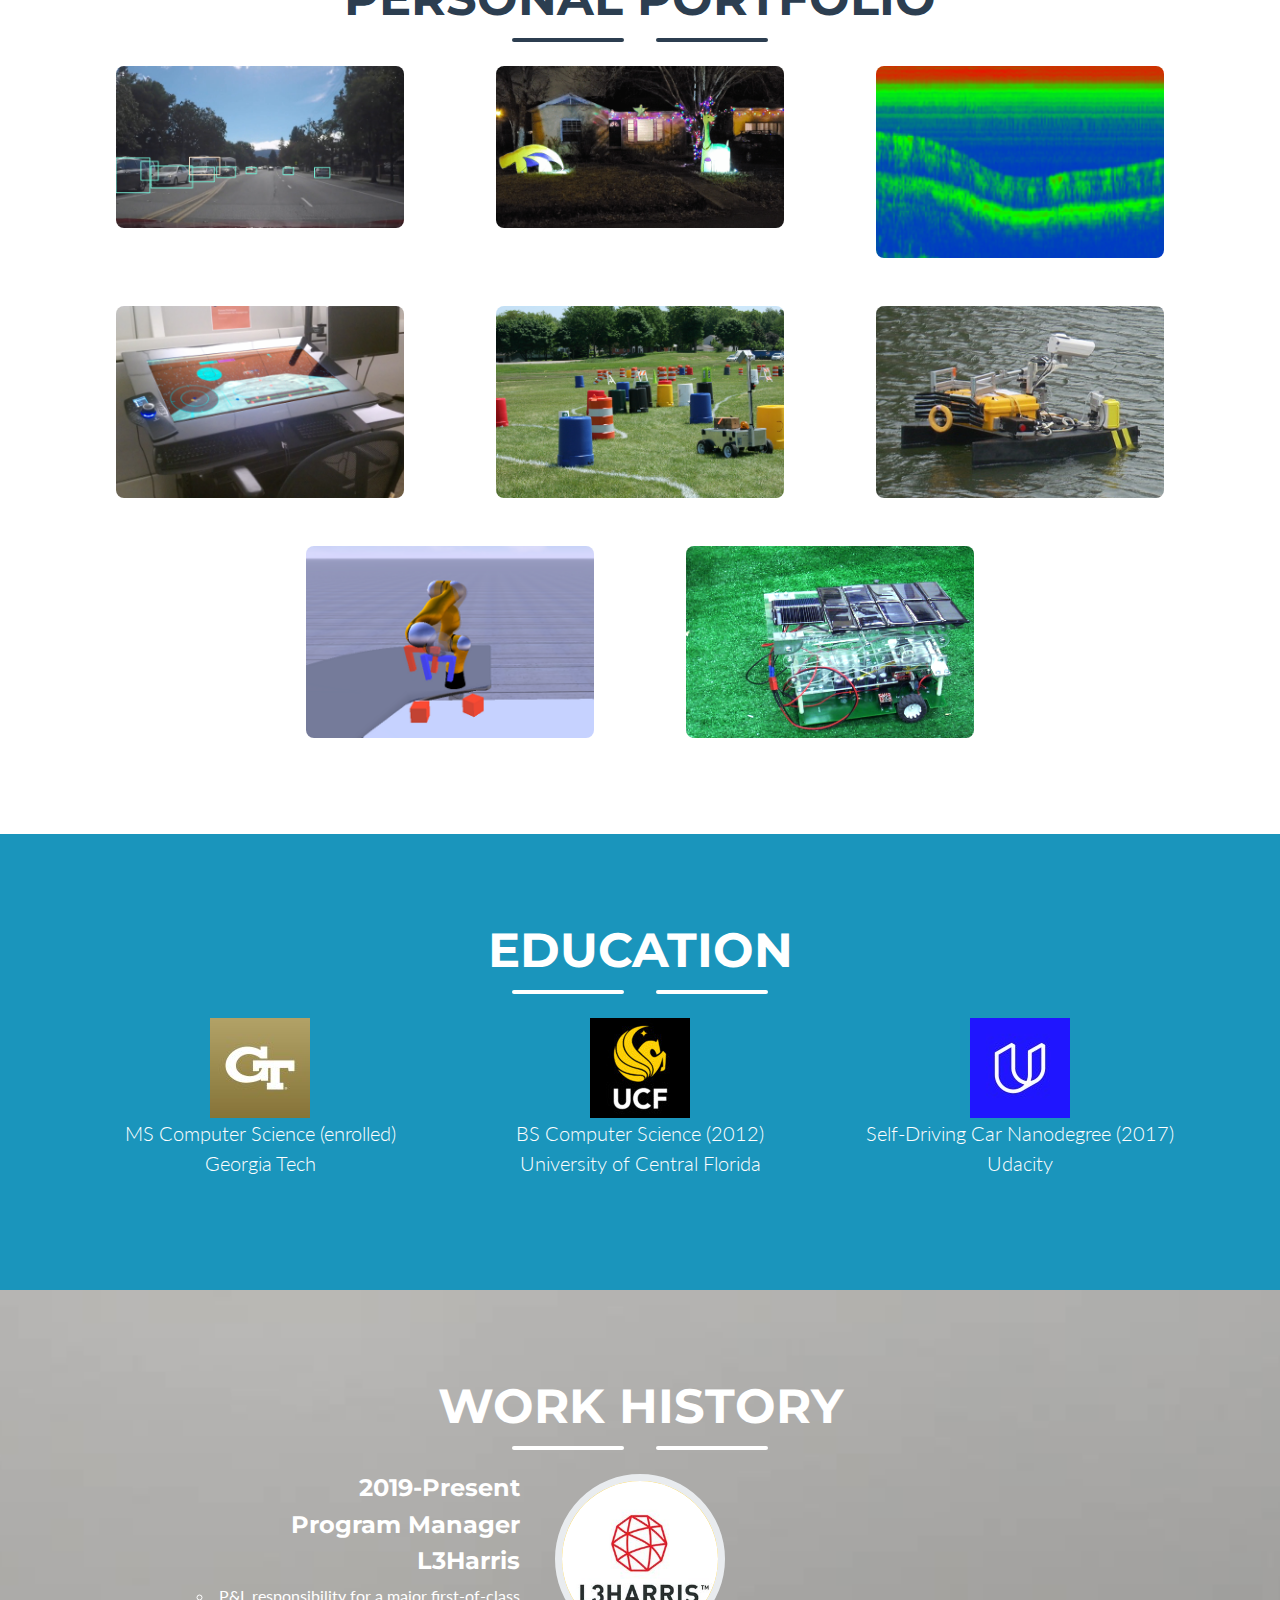
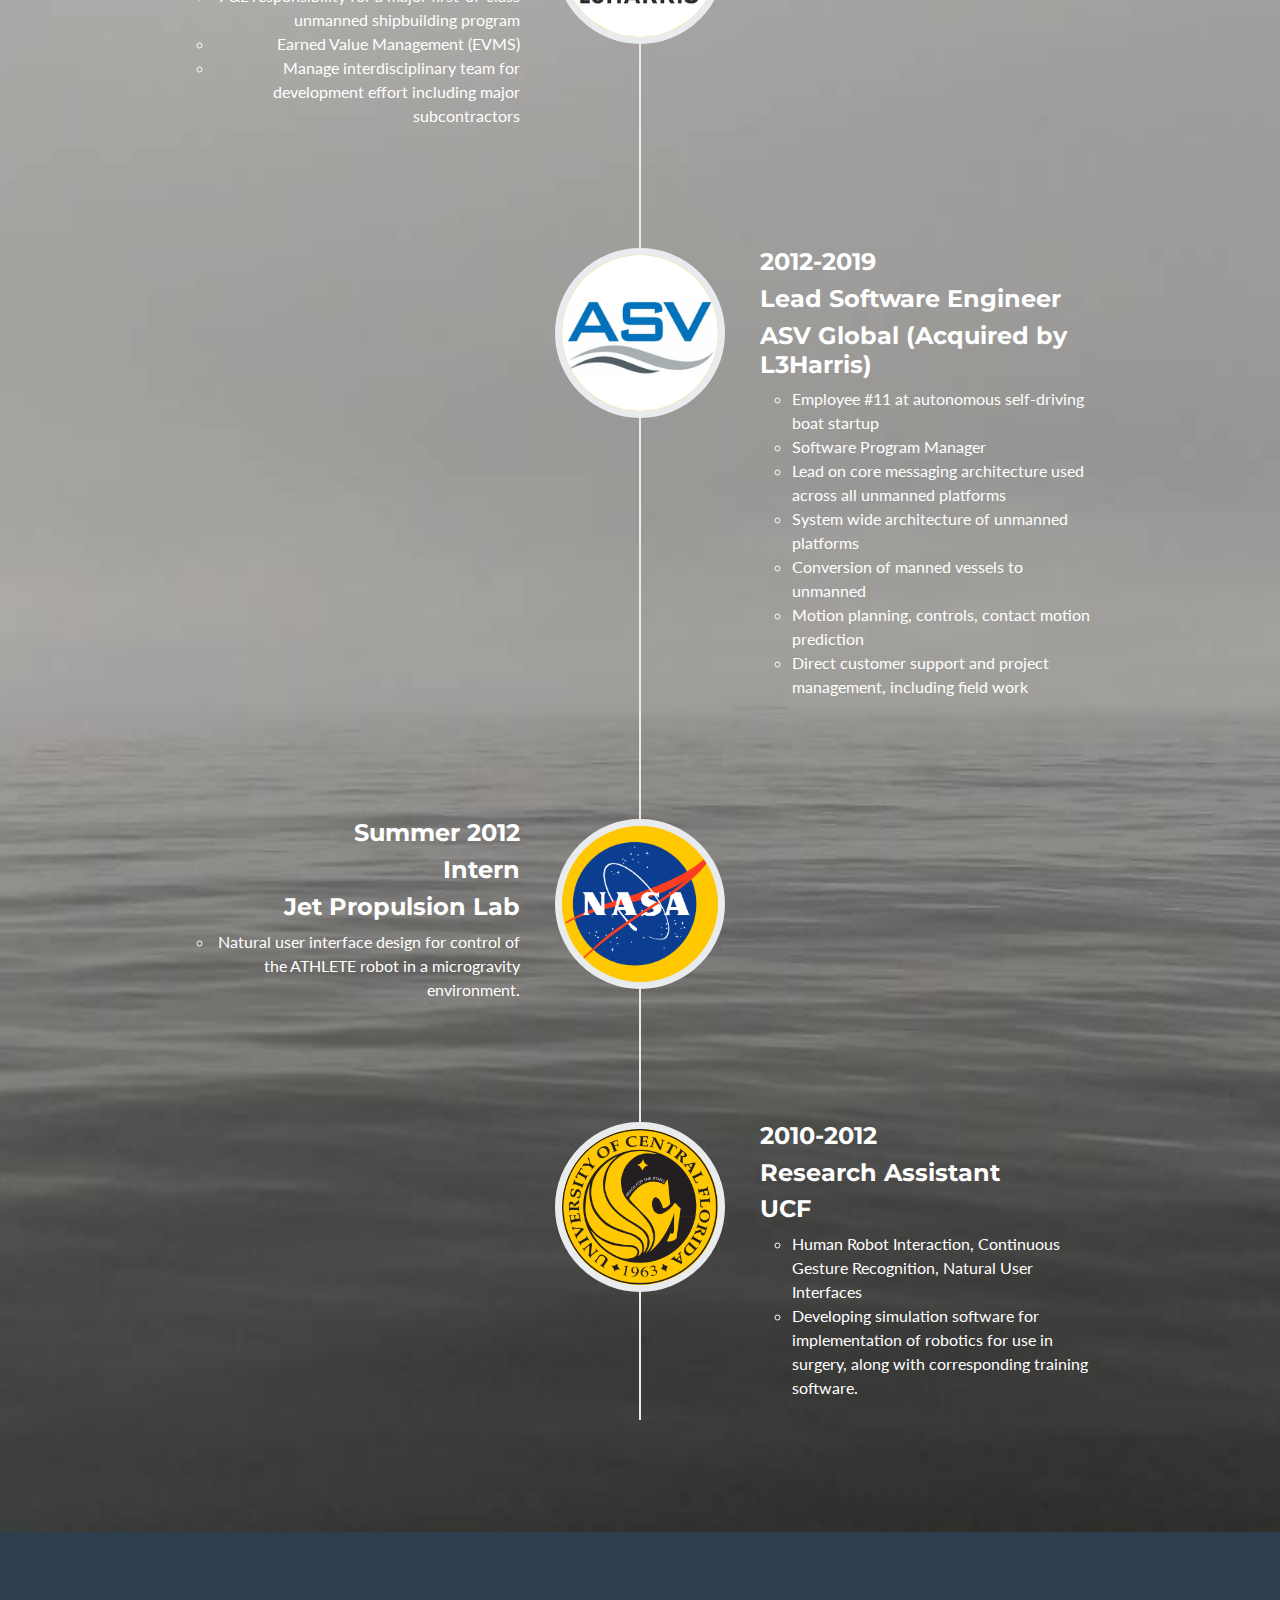
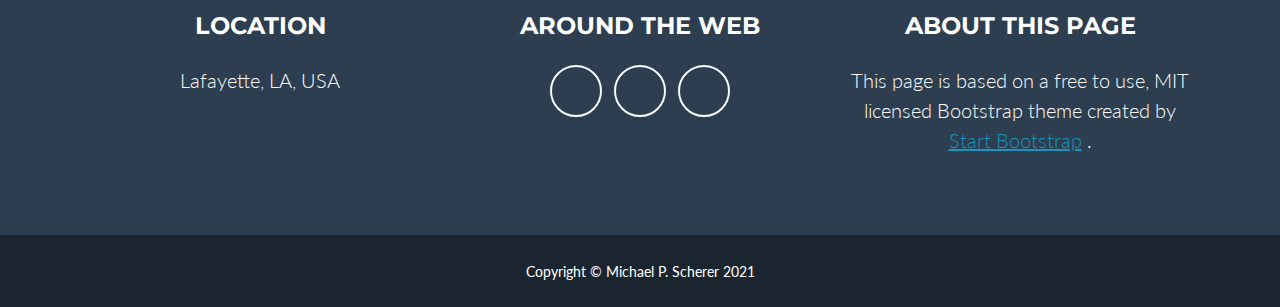
==== commit b20b3385: "Added education & work history; updated backgrounds" ====
--- a/index.html
+++ b/index.html
@@ -29,7 +29,8 @@
                     <ul class="navbar-nav ms-auto">
                         <li class="nav-item mx-0 mx-lg-1"><a class="nav-link py-3 px-0 px-lg-3 rounded" href="#professional">Professional Background</a></li>
                         <li class="nav-item mx-0 mx-lg-1"><a class="nav-link py-3 px-0 px-lg-3 rounded" href="#portfolio">Portfolio</a></li>
-						<!--<li class="nav-item mx-0 mx-lg-1"><a class="nav-link py-3 px-0 px-lg-3 rounded" href="#about">About</a></li>-->
+						<li class="nav-item mx-0 mx-lg-1"><a class="nav-link py-3 px-0 px-lg-3 rounded" href="#education">Education</a></li>
+						<li class="nav-item mx-0 mx-lg-1"><a class="nav-link py-3 px-0 px-lg-3 rounded" href="#work">Work History</a></li>
 						<!--<li class="nav-item mx-0 mx-lg-1"><a class="nav-link py-3 px-0 px-lg-3 rounded" href="#contact">Contact</a></li>-->
                     </ul>
                 </div>
@@ -167,21 +168,22 @@
                 </div>
             </div>
         </section>
-        <!-- About Section-->
-        <section class="page-section bg-primary text-white mb-0" style="display: none;" id="about">
+        <!-- Education Section-->
+        <section class="page-section bg-primary text-white mb-0" id="education">
             <div class="container">
-                <!-- About Section Heading-->
-                <h2 class="page-section-heading text-center text-uppercase text-white">Follow-Up</h2>
+                <!-- Section Heading-->
+                <h2 class="page-section-heading text-center text-uppercase text-white">Education</h2>
                 <!-- Icon Divider-->
                 <div class="divider-custom divider-light">
                     <div class="divider-custom-line"></div>
-                    <div class="divider-custom-icon"><i class="fas fa-code-branch"></i></div>
+                    <div class="divider-custom-icon"><i class="fas fa-graduation-cap"></i></div>
                     <div class="divider-custom-line"></div>
                 </div>
                 <!-- About Section Content-->
                 <div class="row">
-                    <div class="col-lg-4 ms-auto"><p class="lead">Michael P. Scherer is a leader in the maritime robotics industry. Formerly a lead software engineer, he is currently a Program Manager at L3Harris Autonomous Surface Vehicles.</p></div>
-                    <div class="col-lg-4 me-auto"><p class="lead">Michael has over a decate of experience in designing, building, and operating uncrewed vessels.</p></div>
+					<div class="col-lg-4 ms-auto"><p class="lead" style="text-align: center;"><img src="assets/img/education/gt.jpeg" alt="Georgia Tech" /><br />MS Computer Science (enrolled)<br />Georgia Tech</p></div>
+					<div class="col-lg-4 ms-auto"><p class="lead" style="text-align: center;"><img src="assets/img/education/ucf.jpeg" alt="UCF" /><br />BS Computer Science (2012)<br />University of Central Florida</p></div>
+					<div class="col-lg-4 me-auto"><p class="lead" style="text-align: center;"><img src="assets/img/education/udacity.jpeg" alt="Udacity" /><br />Self-Driving Car Nanodegree (2017)<br />Udacity</p></div>
                 </div>
                 <!-- About Section Button-->
                 <div class="text-center mt-4" style="display: none;">
@@ -190,6 +192,88 @@
                         Free Download!
                     </a>
                 </div>
+            </div>
+        </section>
+		<!-- Work History -->
+        <section class="page-section bg-work-history" id="work">
+            <div class="container">
+                <!-- Section Heading-->
+                <h2 class="page-section-heading text-center text-uppercase text-white">Work History</h2>
+                <!-- Icon Divider-->
+                <div class="divider-custom divider-light">
+                    <div class="divider-custom-line"></div>
+                    <div class="divider-custom-icon"><i class="fas fa-user-tie"></i></div>
+                    <div class="divider-custom-line"></div>
+                </div>
+                <!-- About Section Content-->
+                <ul class="timeline">
+                    <li>
+                        <div class="timeline-image"><img class="rounded-circle img-fluid" src="assets/img/work/l3h.jpg" alt="..." /></div>
+                        <div class="timeline-panel">
+                            <div class="timeline-heading">
+                                <h4>2019-Present</h4>
+                                <h4 class="subheading">Program Manager</h4>
+                                <h4 class="subheading">L3Harris</h4>
+                            </div>
+							<div class="timeline-body">
+								<p class="text-muted"><ul><li>P&L responsibility for a major first-of-class unmanned shipbuilding program</li>
+									<li>Earned Value Management (EVMS)</li>
+									<li>Manage interdisciplinary team for development effort including major subcontractors</li></ul></p>
+							</div>
+                        </div>
+                    </li>
+                    <li class="timeline-inverted">
+                        <div class="timeline-image"><img class="rounded-circle img-fluid" src="assets/img/work/ASV-Vertical.webp" alt="..." /></div>
+                        <div class="timeline-panel">
+                            <div class="timeline-heading">
+                                <h4>2012-2019</h4>
+                                <h4 class="subheading">Lead Software Engineer</h4>
+                                <h4 class="subheading">ASV Global (Acquired by L3Harris)</h4>
+                            </div>
+							<div class="timeline-body">
+								<p class="text-muted"><ul><li>Employee #11 at autonomous self-driving boat startup</li>
+									<li>Software Program Manager</li>
+									<li>Lead on core messaging architecture used across all unmanned platforms</li>
+									<li>System wide architecture of unmanned platforms</li>
+									<li>Conversion of manned vessels to unmanned</li>
+									<li>Motion planning, controls, contact motion prediction</li>
+									<li>Direct customer support and project management, including field work</li></ul></p>
+							</div>
+                        </div>
+                    </li>
+                    <li>
+                        <div class="timeline-image"><img class="rounded-circle img-fluid" src="assets/img/work/nasa.png" alt="..." /></div>
+                        <div class="timeline-panel">
+                            <div class="timeline-heading">
+                                <h4>Summer 2012</h4>
+                                <h4 class="subheading">Intern</h4>
+                                <h4 class="subheading">Jet Propulsion Lab</h4>
+                            </div>
+							<div class="timeline-body"><p class="text-muted"><ul><li>Natural user interface design for control of the ATHLETE robot in a microgravity environment.</li></ul></p></div>
+                        </div>
+                    </li>
+                    <li class="timeline-inverted">
+                        <div class="timeline-image"><img class="rounded-circle img-fluid" src="assets/img/work/ucf.png" alt="..." /></div>
+                        <div class="timeline-panel">
+                            <div class="timeline-heading">
+                                <h4>2010-2012</h4>
+                                <h4 class="subheading">Research Assistant</h4>
+                                <h4 class="subheading">UCF</h4>
+                            </div>
+							<div class="timeline-body">
+								<p class="text-muted"><ul><li>Human Robot Interaction, Continuous Gesture Recognition, Natural User Interfaces</li>
+									<li>Developing simulation software for implementation of robotics for use in surgery, along with corresponding training software.</li></ul>
+								</p>
+							</div>
+                        </div>
+                    </li>
+                    <!--<li class="timeline-inverted">
+                        <div class="timeline-image">
+                            <h4>
+                            </h4>
+                        </div>
+					</li>-->
+                </ul>
             </div>
         </section>
         <!-- Contact Section-->
@@ -458,7 +542,10 @@
 	    order to optimize the workflow of sequencers and mission planners. Flexible touch-based camera controls, interactive
 	    timeline, sequence comparison options, and 3DConnexion SpaceBall integration are all included features in the
 	    assessment package.</p>
-									<p class="mb-4">Read more in the whitepaper found <a href="projects/fpac/fpac.pdf">here</a>.</p>
+									<a class="btn btn-primary" href="projects/fpac/fpac.pdf">
+                                        <i class="fas fa-solid fa-file"></i>
+										Get the Whitepaper
+									</a>
                                     <button class="btn btn-primary" href="#!" data-bs-dismiss="modal">
                                         <i class="fas fa-times fa-fw"></i>
                                         Close Window
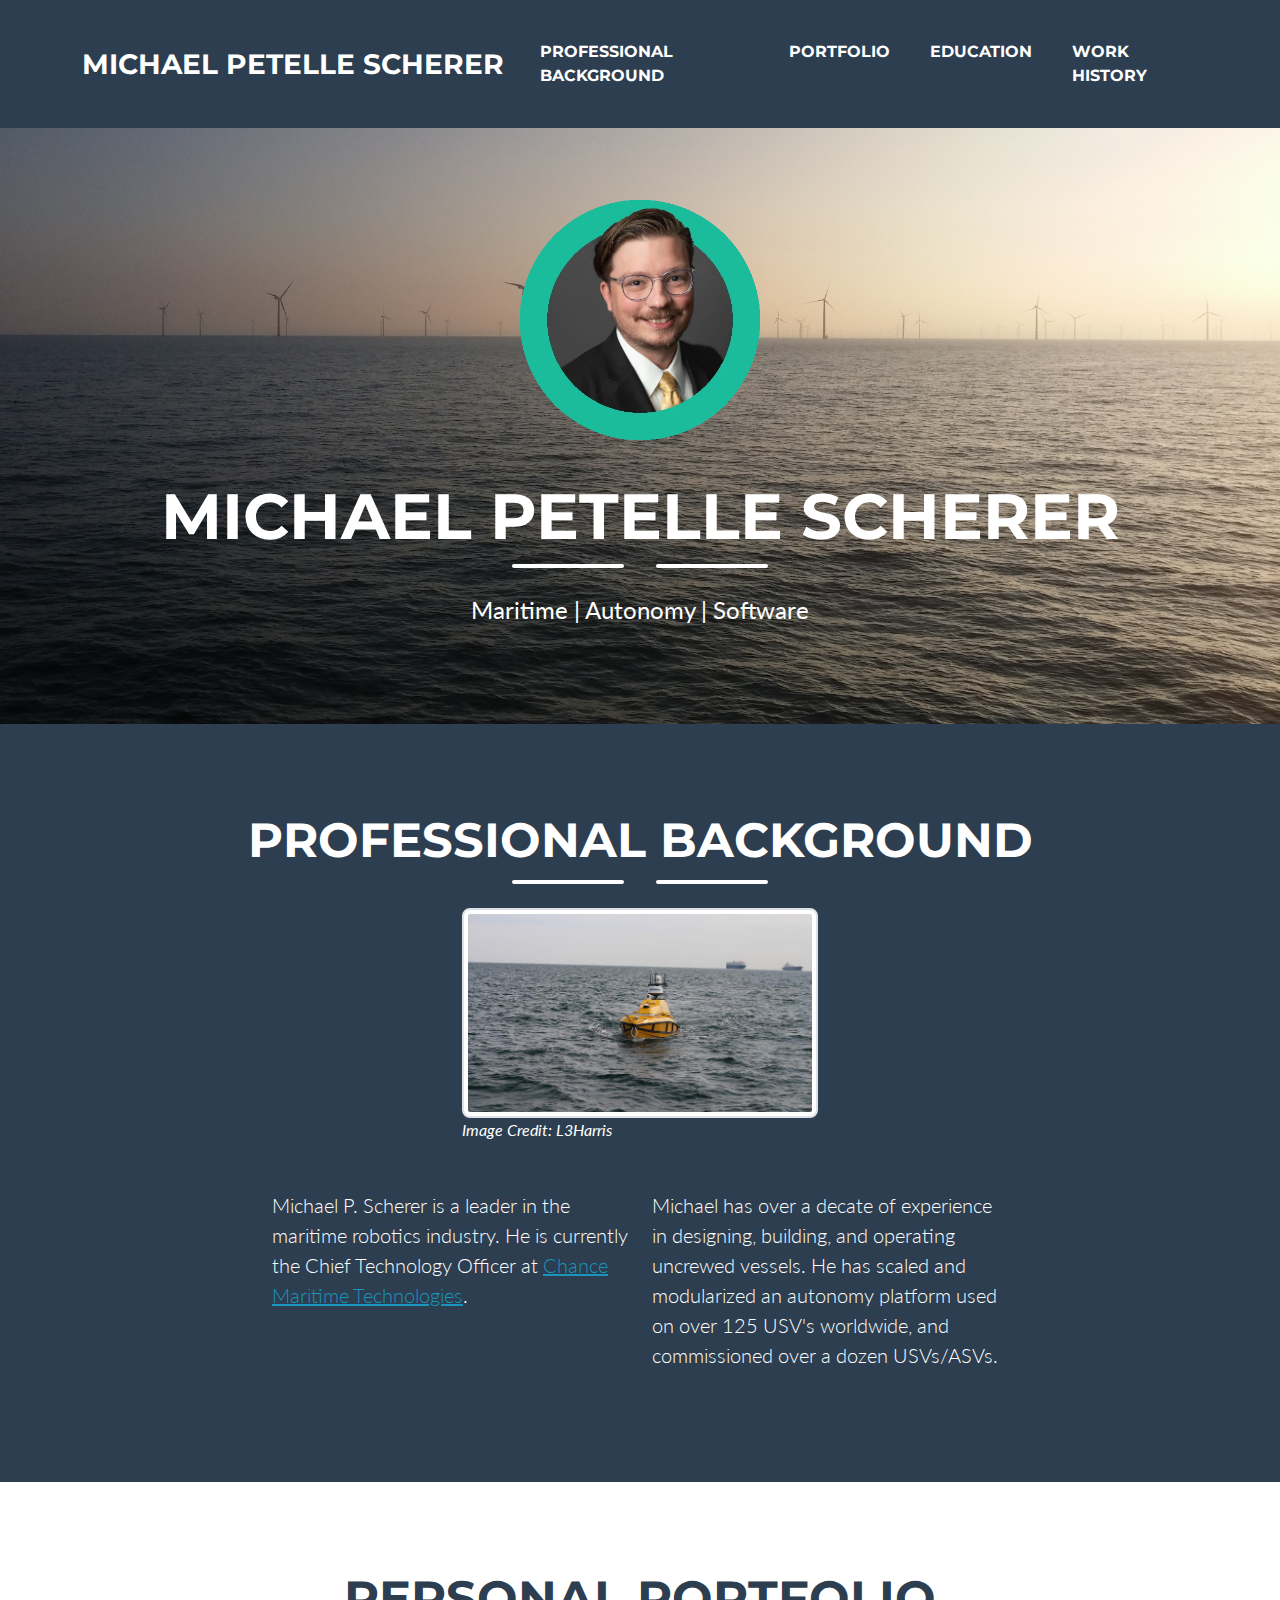
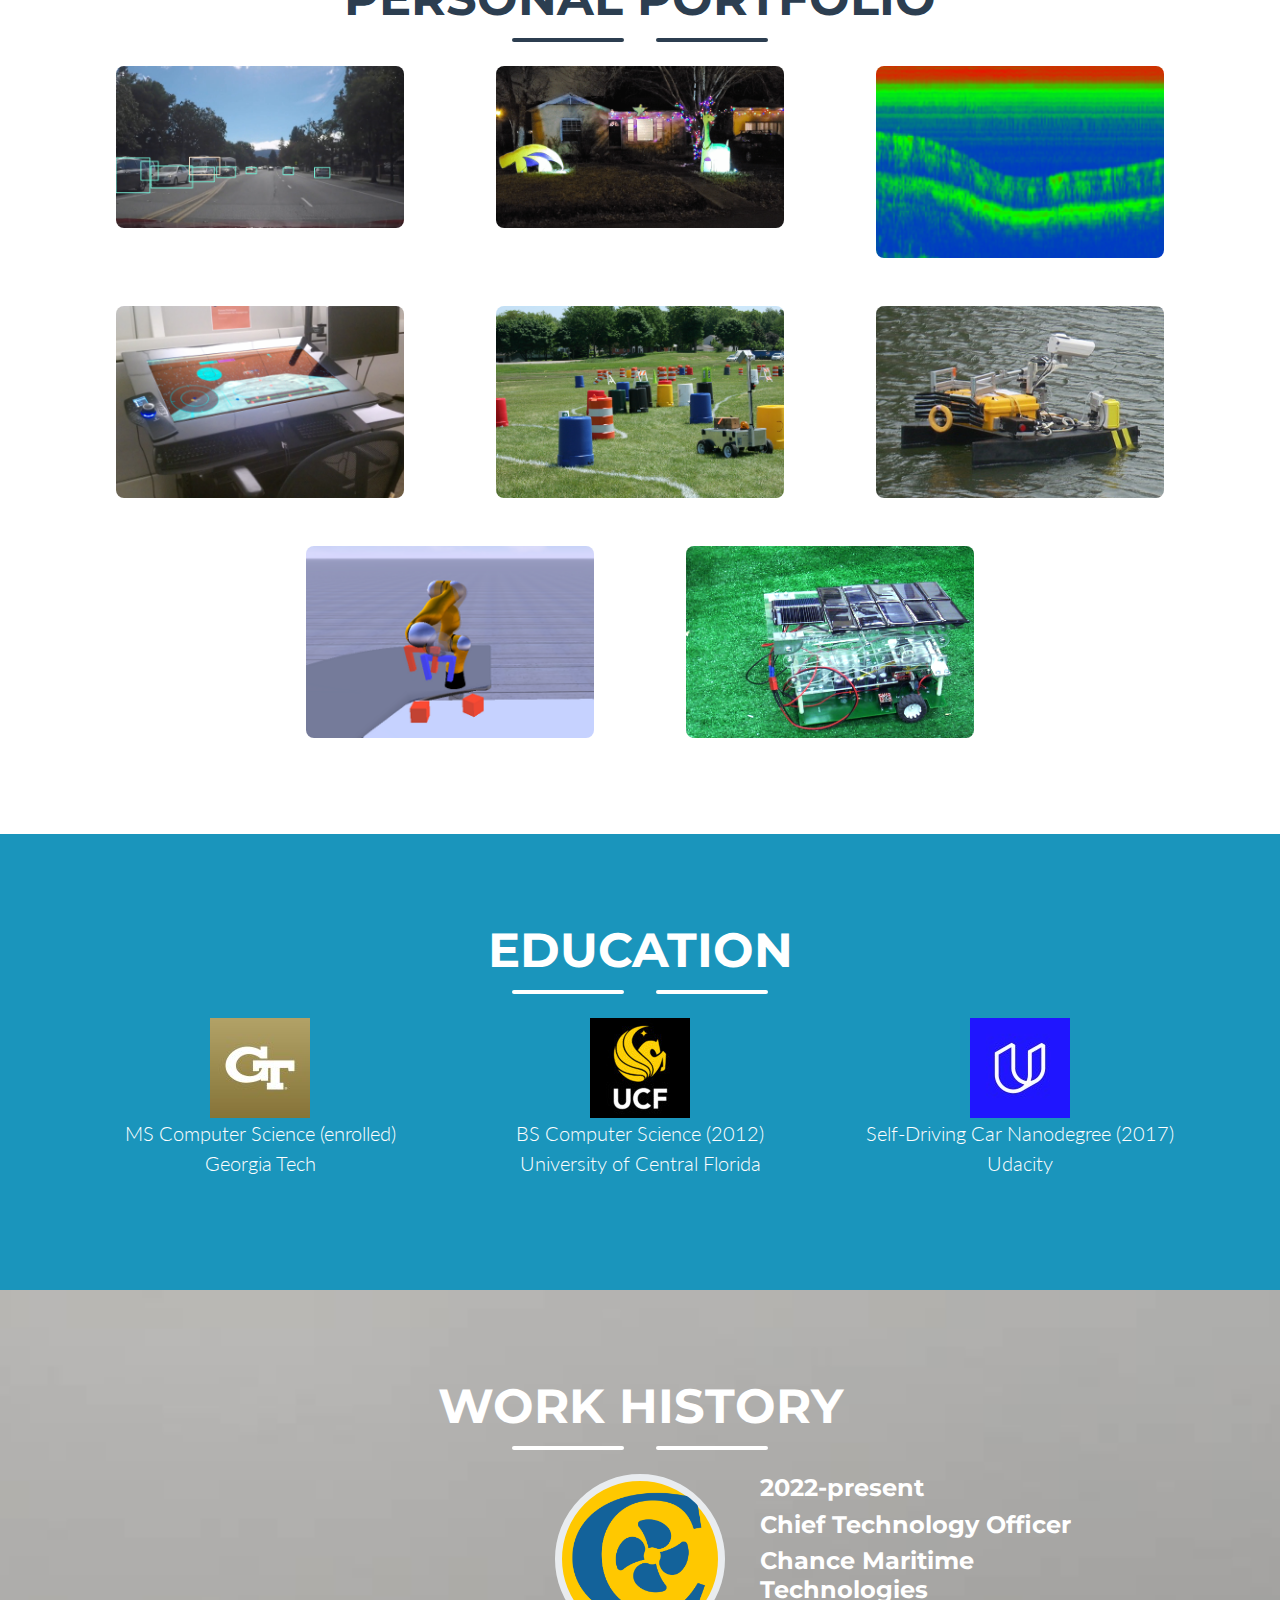
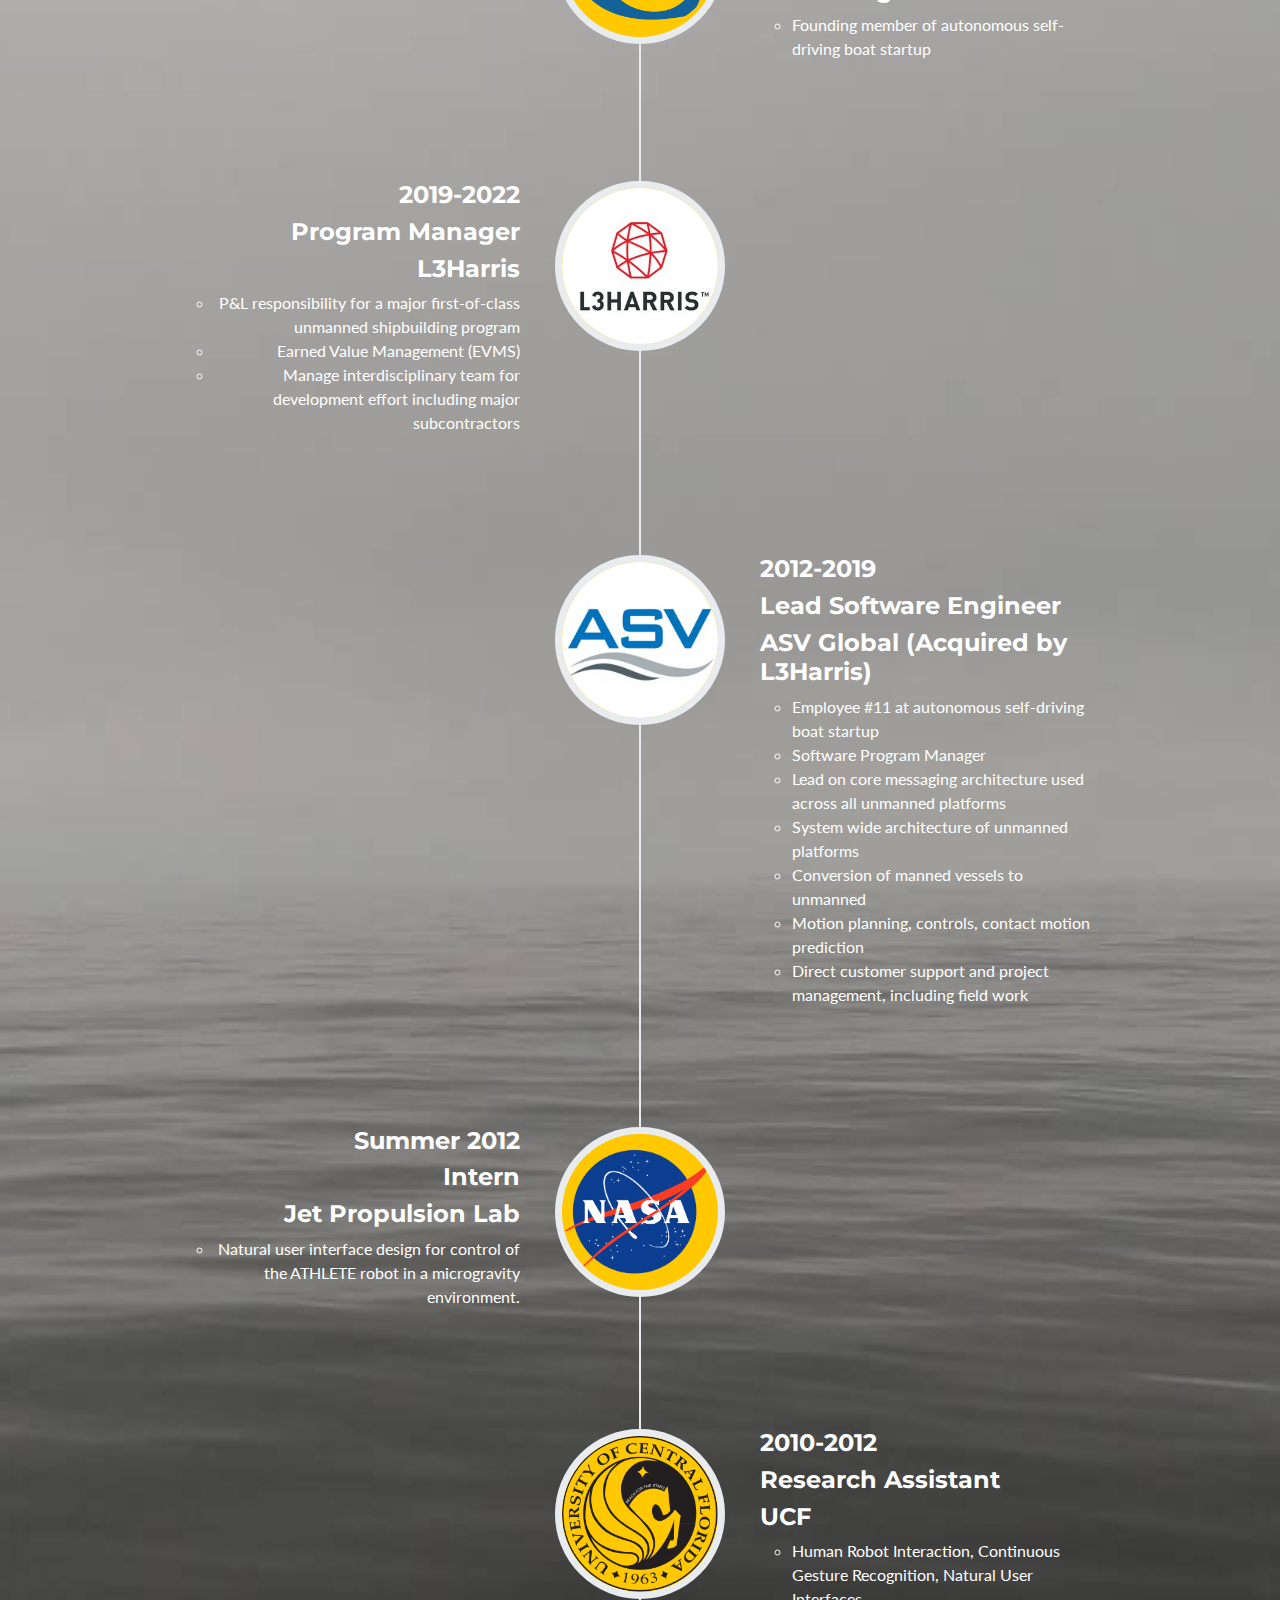
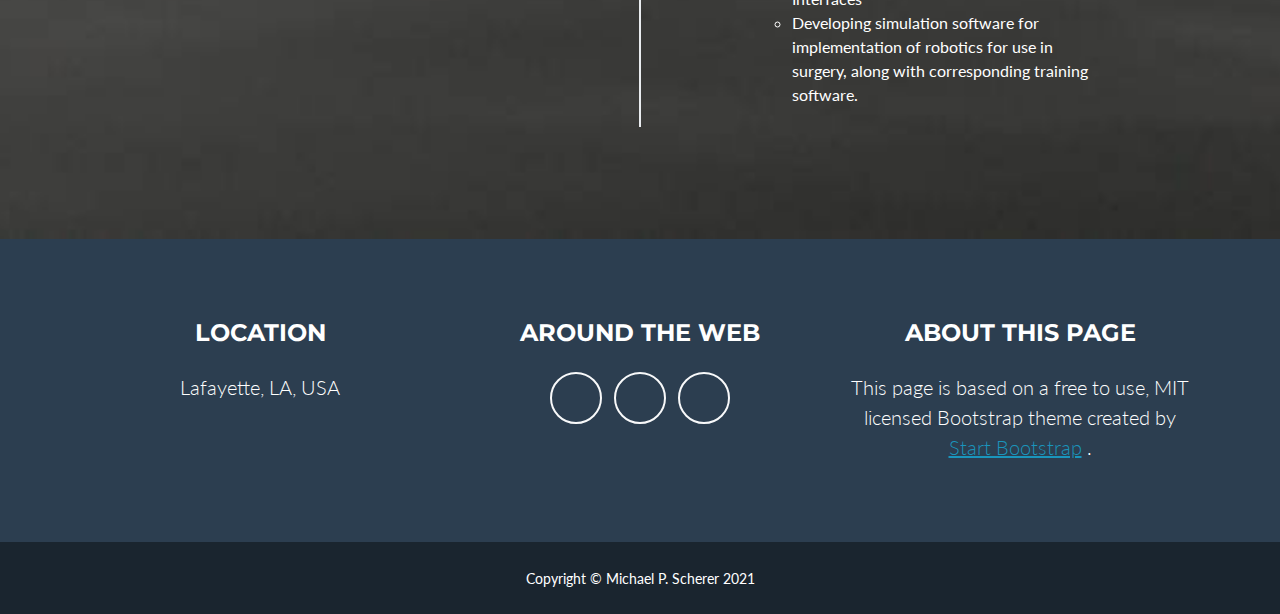
==== commit 0be56869: "Updated work history for career change" ====
--- a/index.html
+++ b/index.html
@@ -75,7 +75,7 @@
 					</div>
 				</div>
                 <div class="row">
-					<div class="col-lg-4 ms-auto"><p class="lead">Michael P. Scherer is a leader in the maritime robotics industry. Formerly a lead software engineer, he is currently a Program Manager at <a href="https://www.l3harris.com/all-capabilities/asview-control-system">L3Harris Autonomous Surface Vehicles</a>.</p></div>
+					<div class="col-lg-4 ms-auto"><p class="lead">Michael P. Scherer is a leader in the maritime robotics industry. He is currently the Chief Technology Officer at <a href="https://chancemaritime.com">Chance Maritime Technologies</a>.</p></div>
                     <div class="col-lg-4 me-auto"><p class="lead">Michael has over a decate of experience in designing, building, and operating uncrewed vessels. He has scaled and modularized an autonomy platform used on over 125 USV's worldwide, and commissioned over a dozen USVs/ASVs.</p></div>
                 </div>
             </div>
@@ -207,11 +207,24 @@
                 </div>
                 <!-- About Section Content-->
                 <ul class="timeline">
+                    <li class="timeline-inverted">
+                        <div class="timeline-image"><img class="rounded-circle img-fluid" src="assets/img/work/cmt.png" alt="..." /></div>
+                        <div class="timeline-panel">
+                            <div class="timeline-heading">
+                                <h4>2022-present</h4>
+                                <h4 class="subheading">Chief Technology Officer</h4>
+                                <h4 class="subheading">Chance Maritime Technologies</h4>
+                            </div>
+							<div class="timeline-body">
+								<p class="text-muted"><ul><li>Founding member of autonomous self-driving boat startup</li></ul></p>
+							</div>
+                        </div>
+                    </li>
                     <li>
                         <div class="timeline-image"><img class="rounded-circle img-fluid" src="assets/img/work/l3h.jpg" alt="..." /></div>
                         <div class="timeline-panel">
                             <div class="timeline-heading">
-                                <h4>2019-Present</h4>
+                                <h4>2019-2022</h4>
                                 <h4 class="subheading">Program Manager</h4>
                                 <h4 class="subheading">L3Harris</h4>
                             </div>
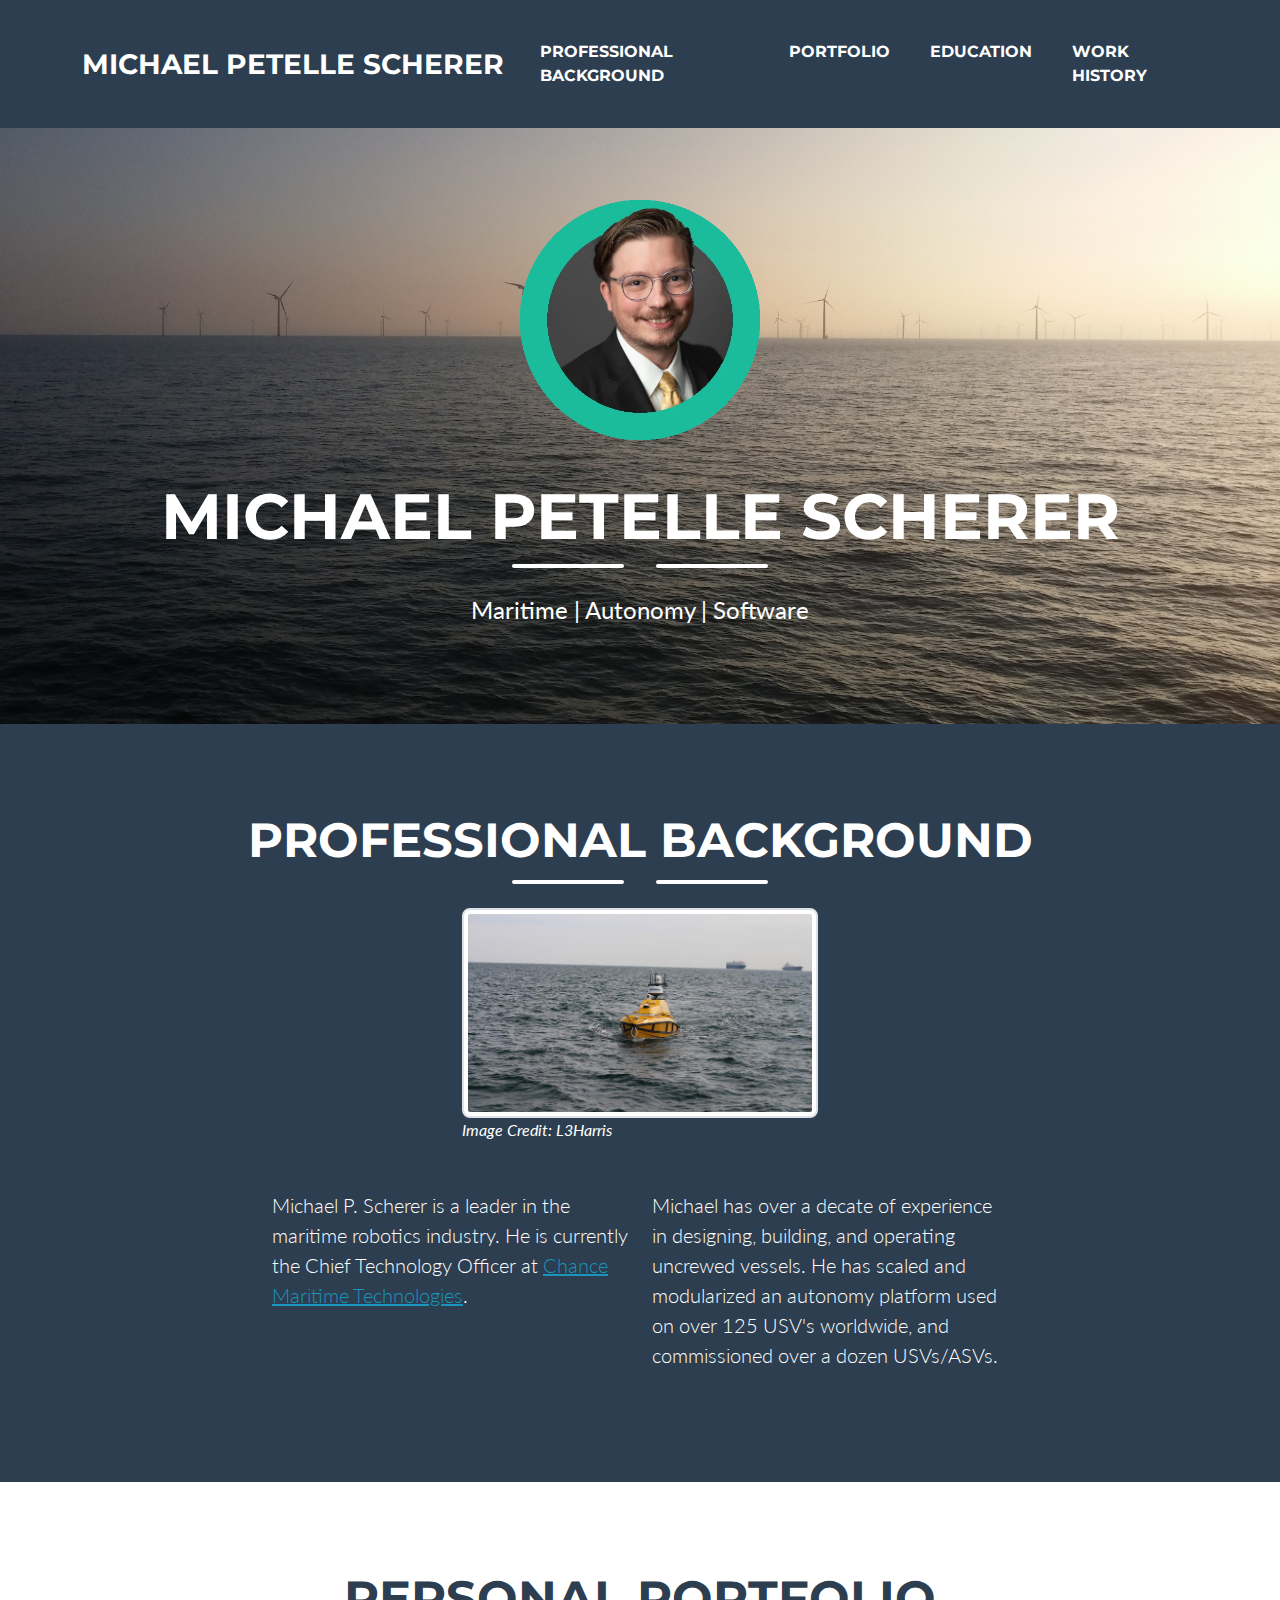
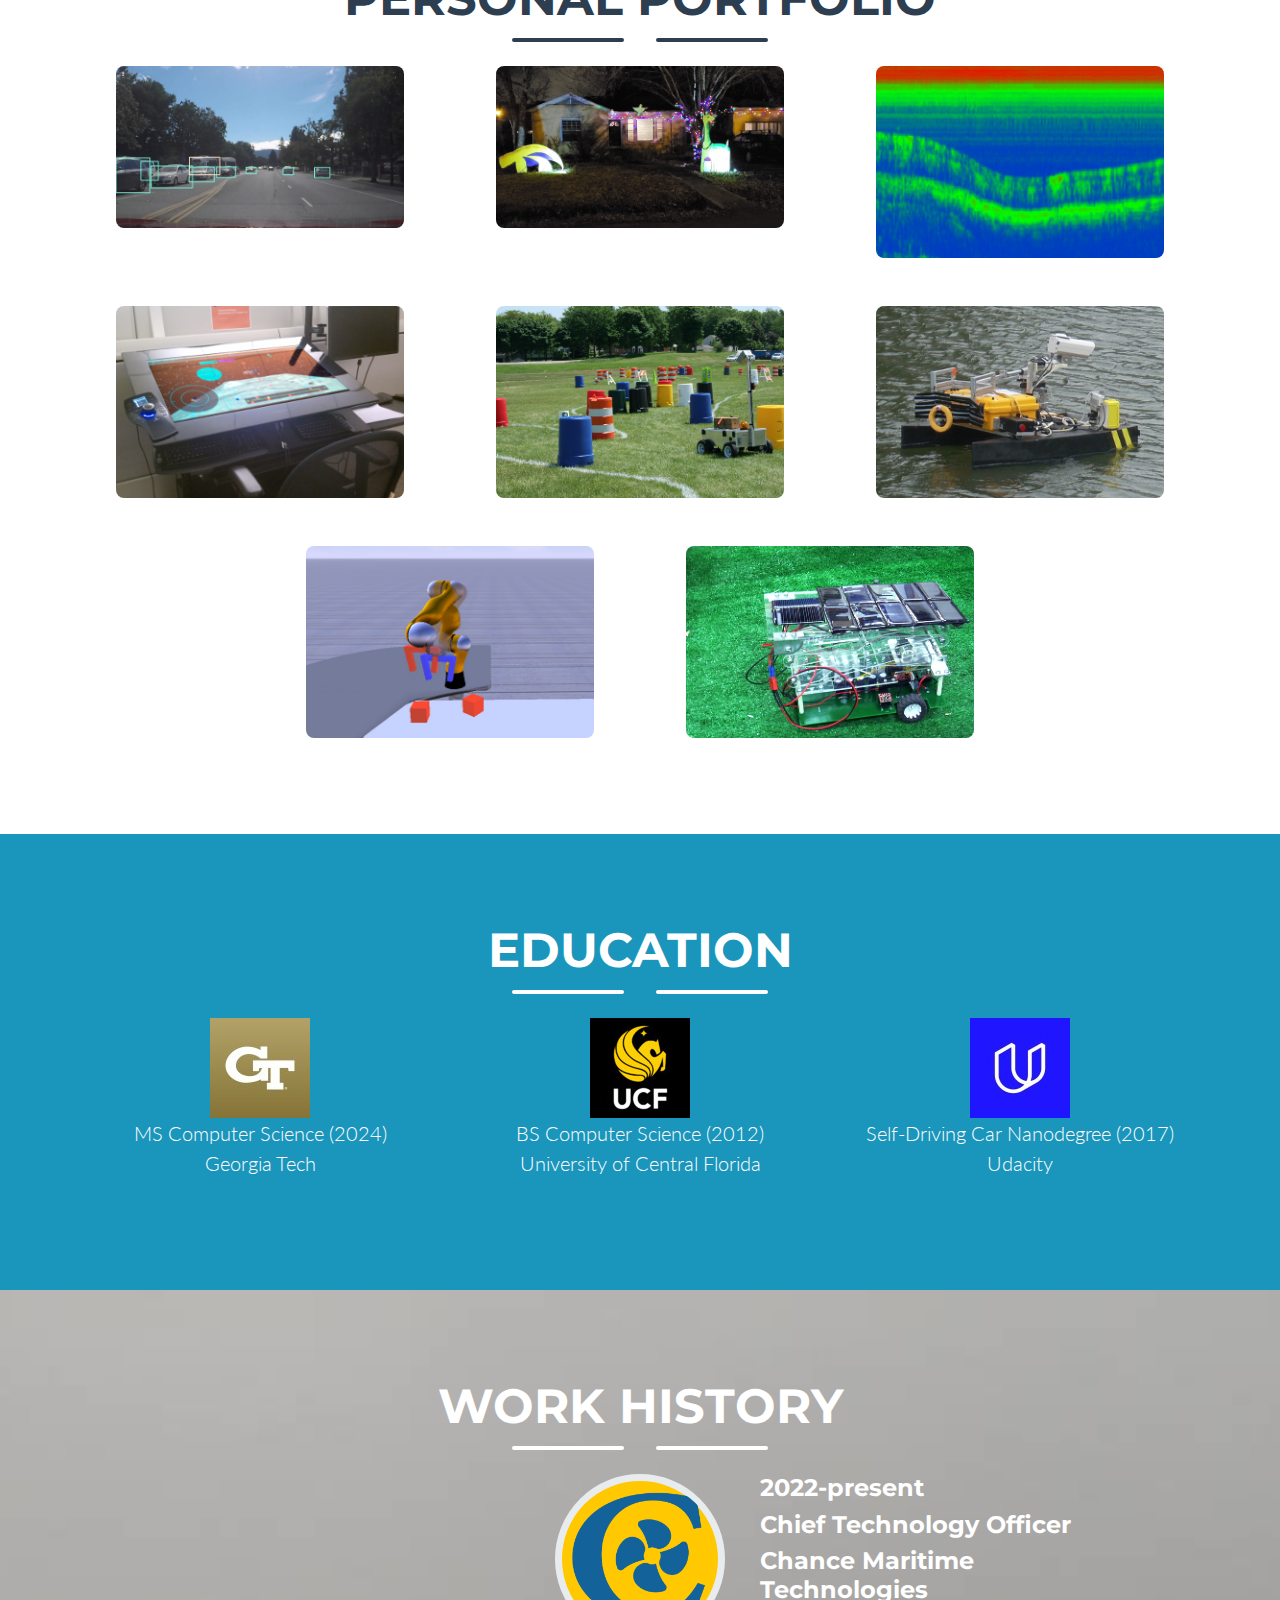
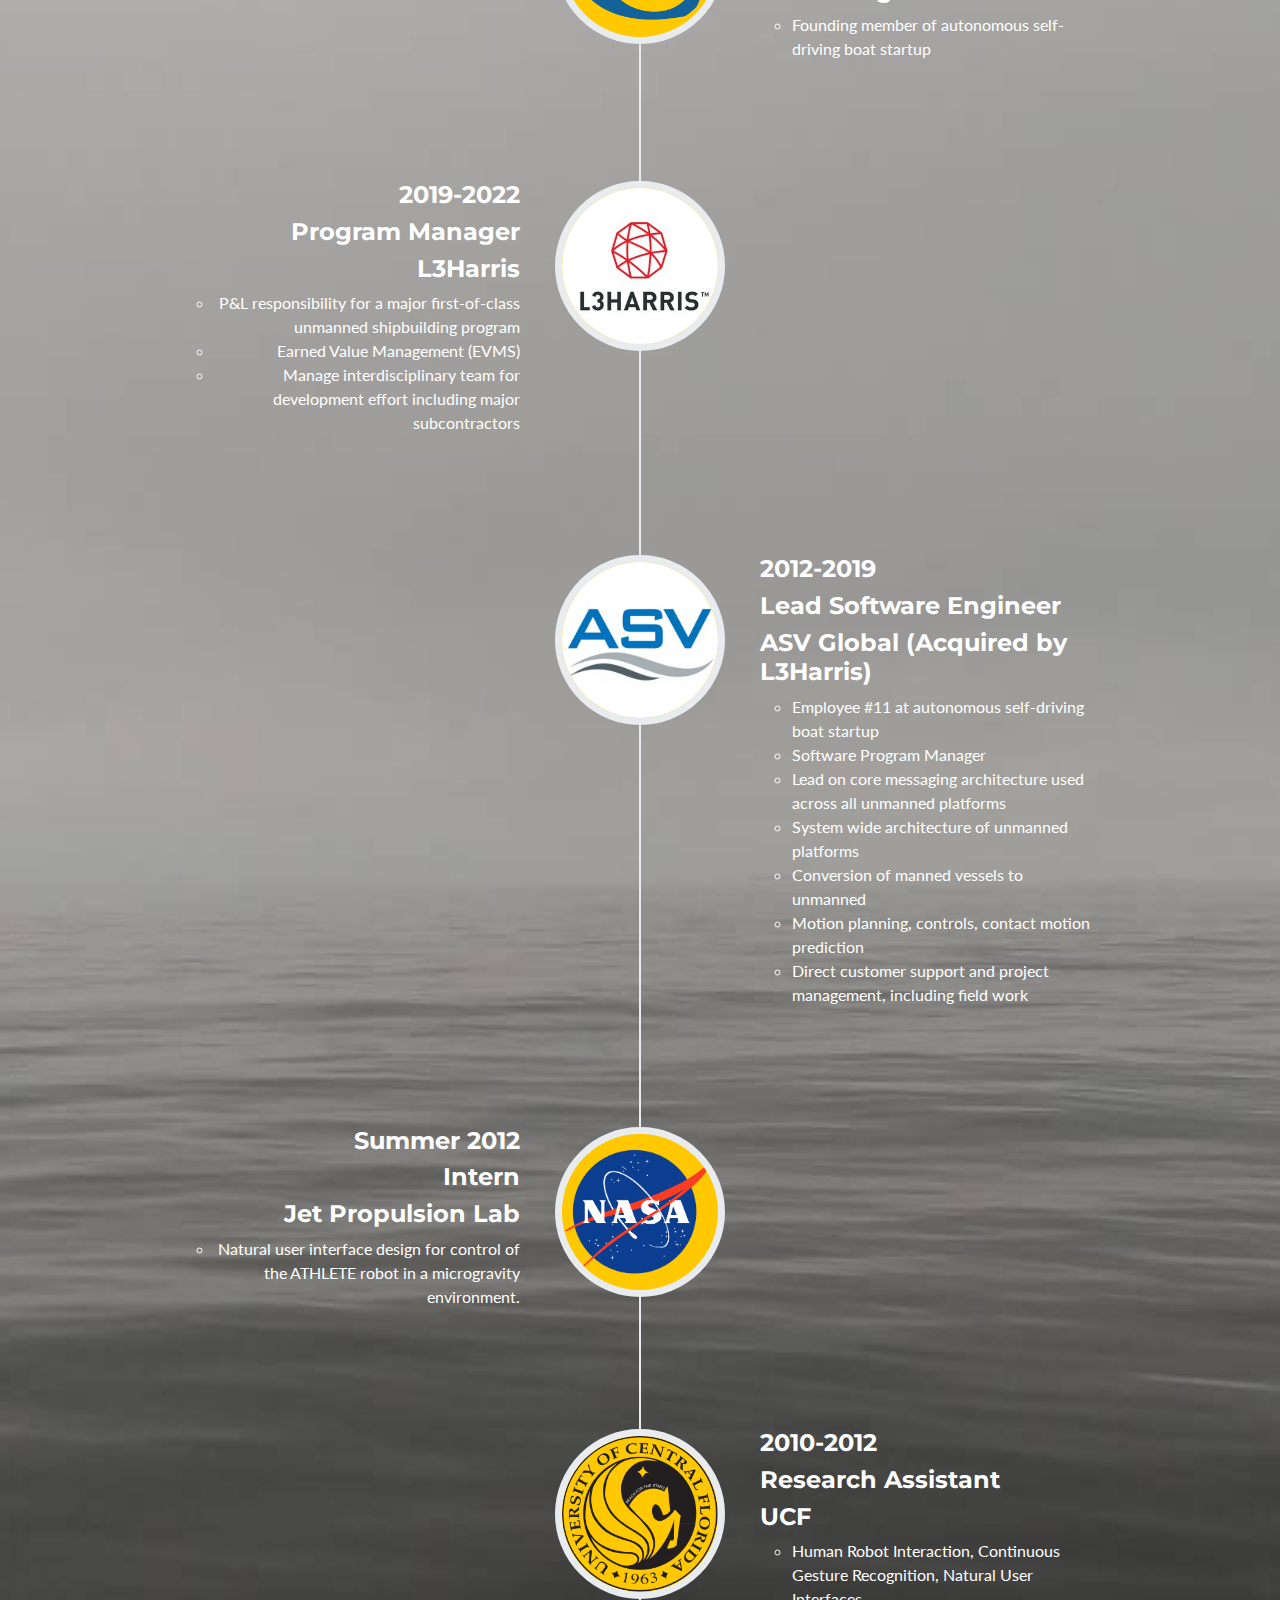
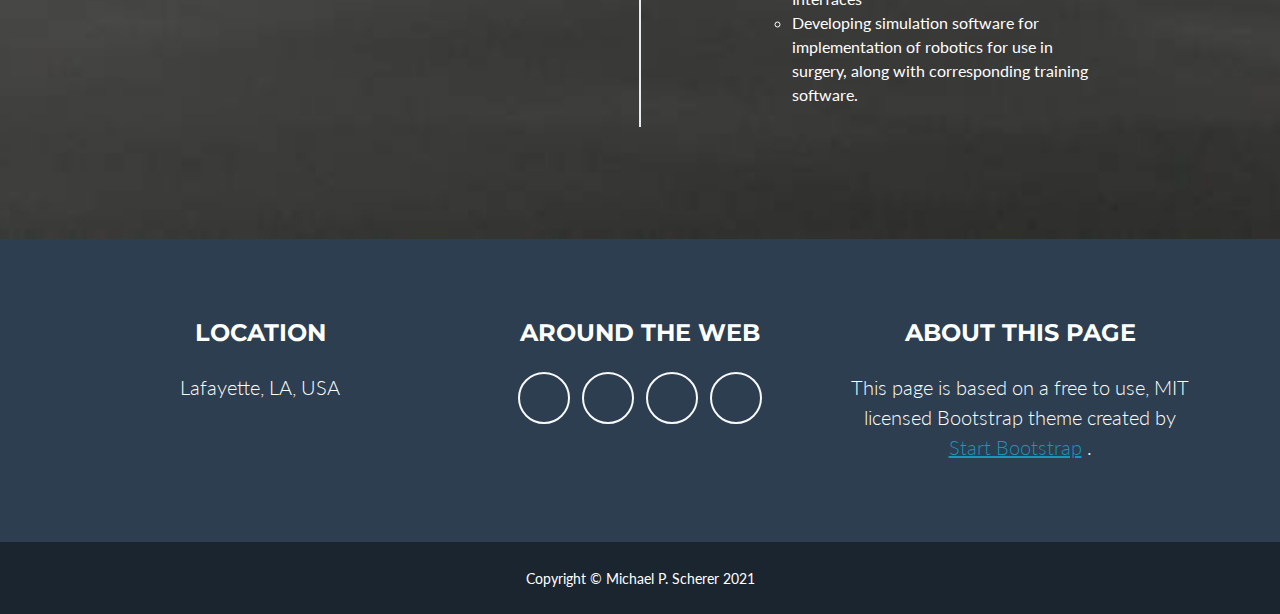
==== commit 21a13169: "Updated education and added ORCID" ====
--- a/index.html
+++ b/index.html
@@ -181,7 +181,7 @@
                 </div>
                 <!-- About Section Content-->
                 <div class="row">
-					<div class="col-lg-4 ms-auto"><p class="lead" style="text-align: center;"><img src="assets/img/education/gt.jpeg" alt="Georgia Tech" /><br />MS Computer Science (enrolled)<br />Georgia Tech</p></div>
+					<div class="col-lg-4 ms-auto"><p class="lead" style="text-align: center;"><img src="assets/img/education/gt.jpeg" alt="Georgia Tech" /><br />MS Computer Science (2024)<br />Georgia Tech</p></div>
 					<div class="col-lg-4 ms-auto"><p class="lead" style="text-align: center;"><img src="assets/img/education/ucf.jpeg" alt="UCF" /><br />BS Computer Science (2012)<br />University of Central Florida</p></div>
 					<div class="col-lg-4 me-auto"><p class="lead" style="text-align: center;"><img src="assets/img/education/udacity.jpeg" alt="Udacity" /><br />Self-Driving Car Nanodegree (2017)<br />Udacity</p></div>
                 </div>
@@ -376,6 +376,7 @@
                         <h4 class="text-uppercase mb-4">Around the Web</h4>
                         <a class="btn btn-outline-light btn-social mx-1" href="http://www.github.com/scherererer"><i class="fab fa-fw fa-github"></i></a>
                         <a class="btn btn-outline-light btn-social mx-1" href="http://www.linkedin.com/in/michaelpscherer"><i class="fab fa-fw fa-linkedin-in"></i></a>
+                        <a class="btn btn-outline-light btn-social mx-1" href="https://orcid.org/0009-0005-3482-132X"><i class="fab fa-fw fa-orcid"></i></a>
                         <a class="btn btn-outline-light btn-social mx-1" href="http://youtube.com/user/scherernet"><i class="fab fa-fw fa-youtube"></i></a>
                     </div>
                     <!-- Footer About Text-->
